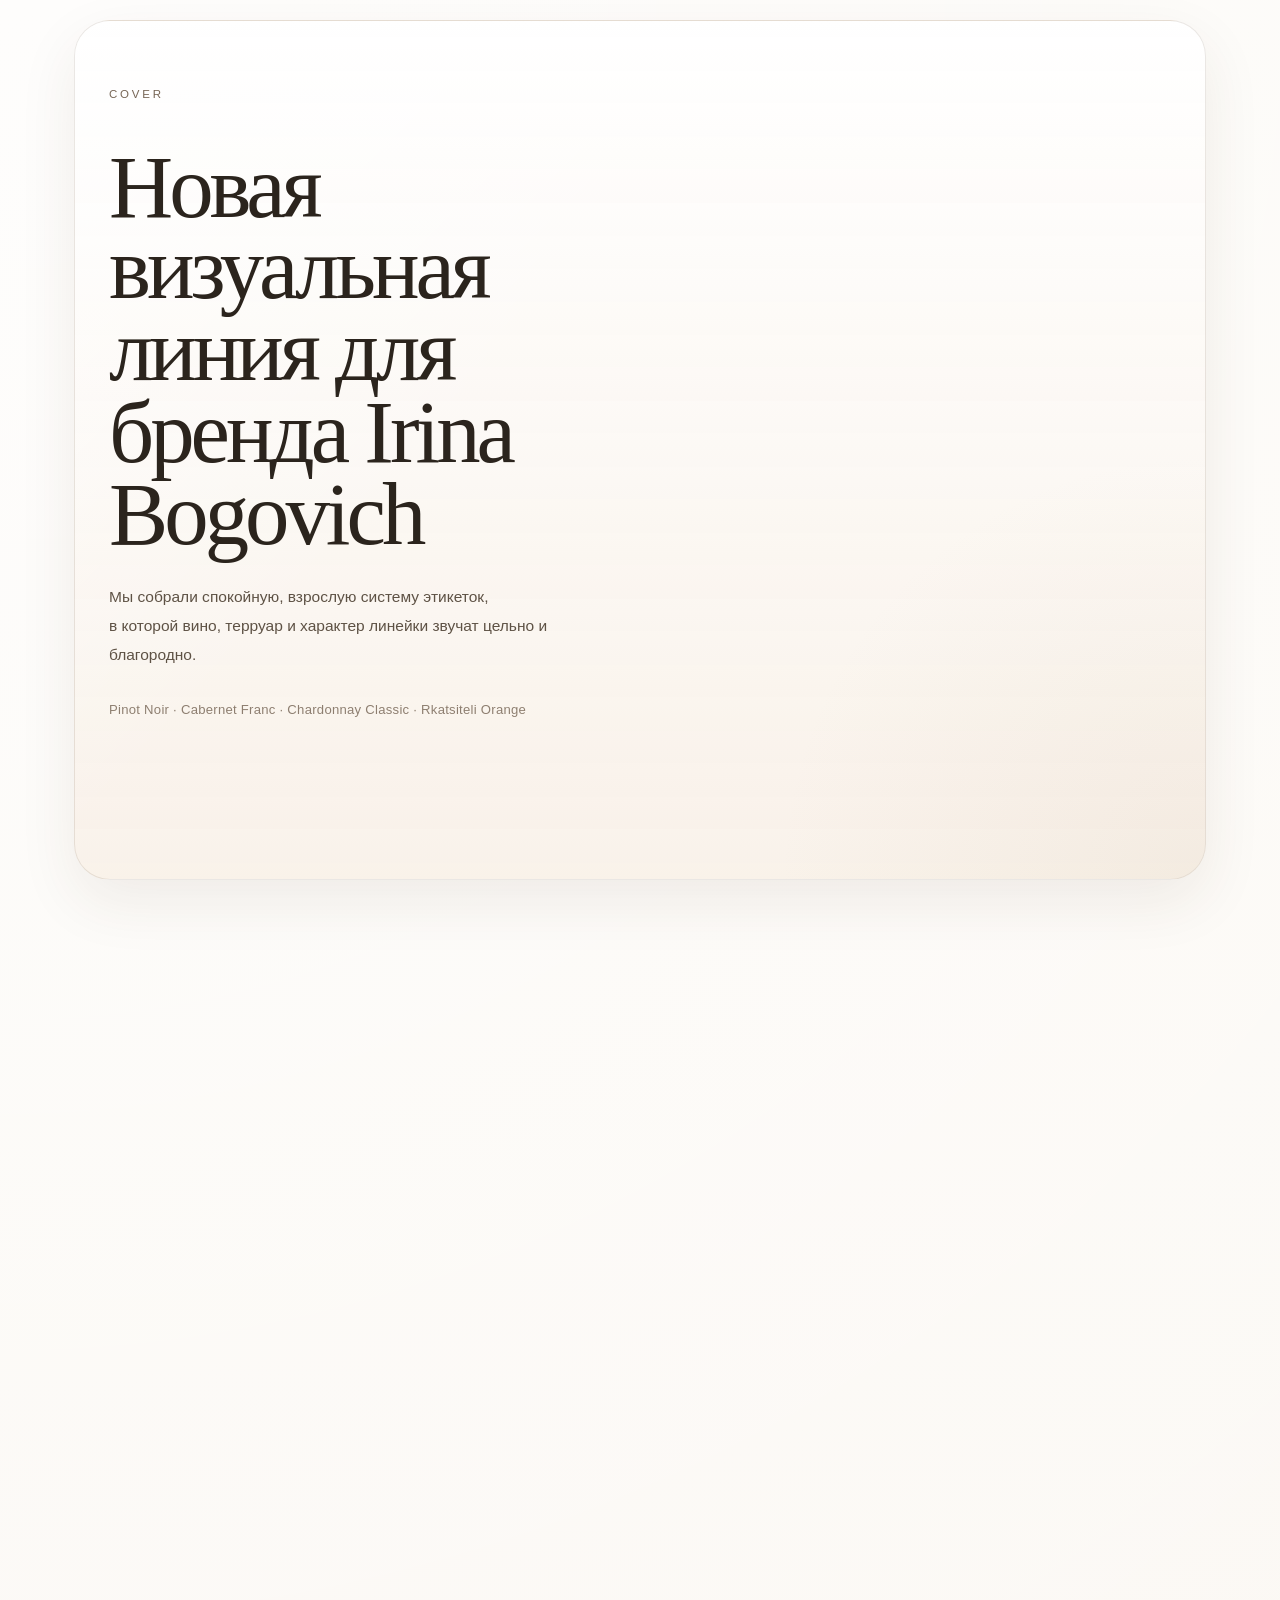
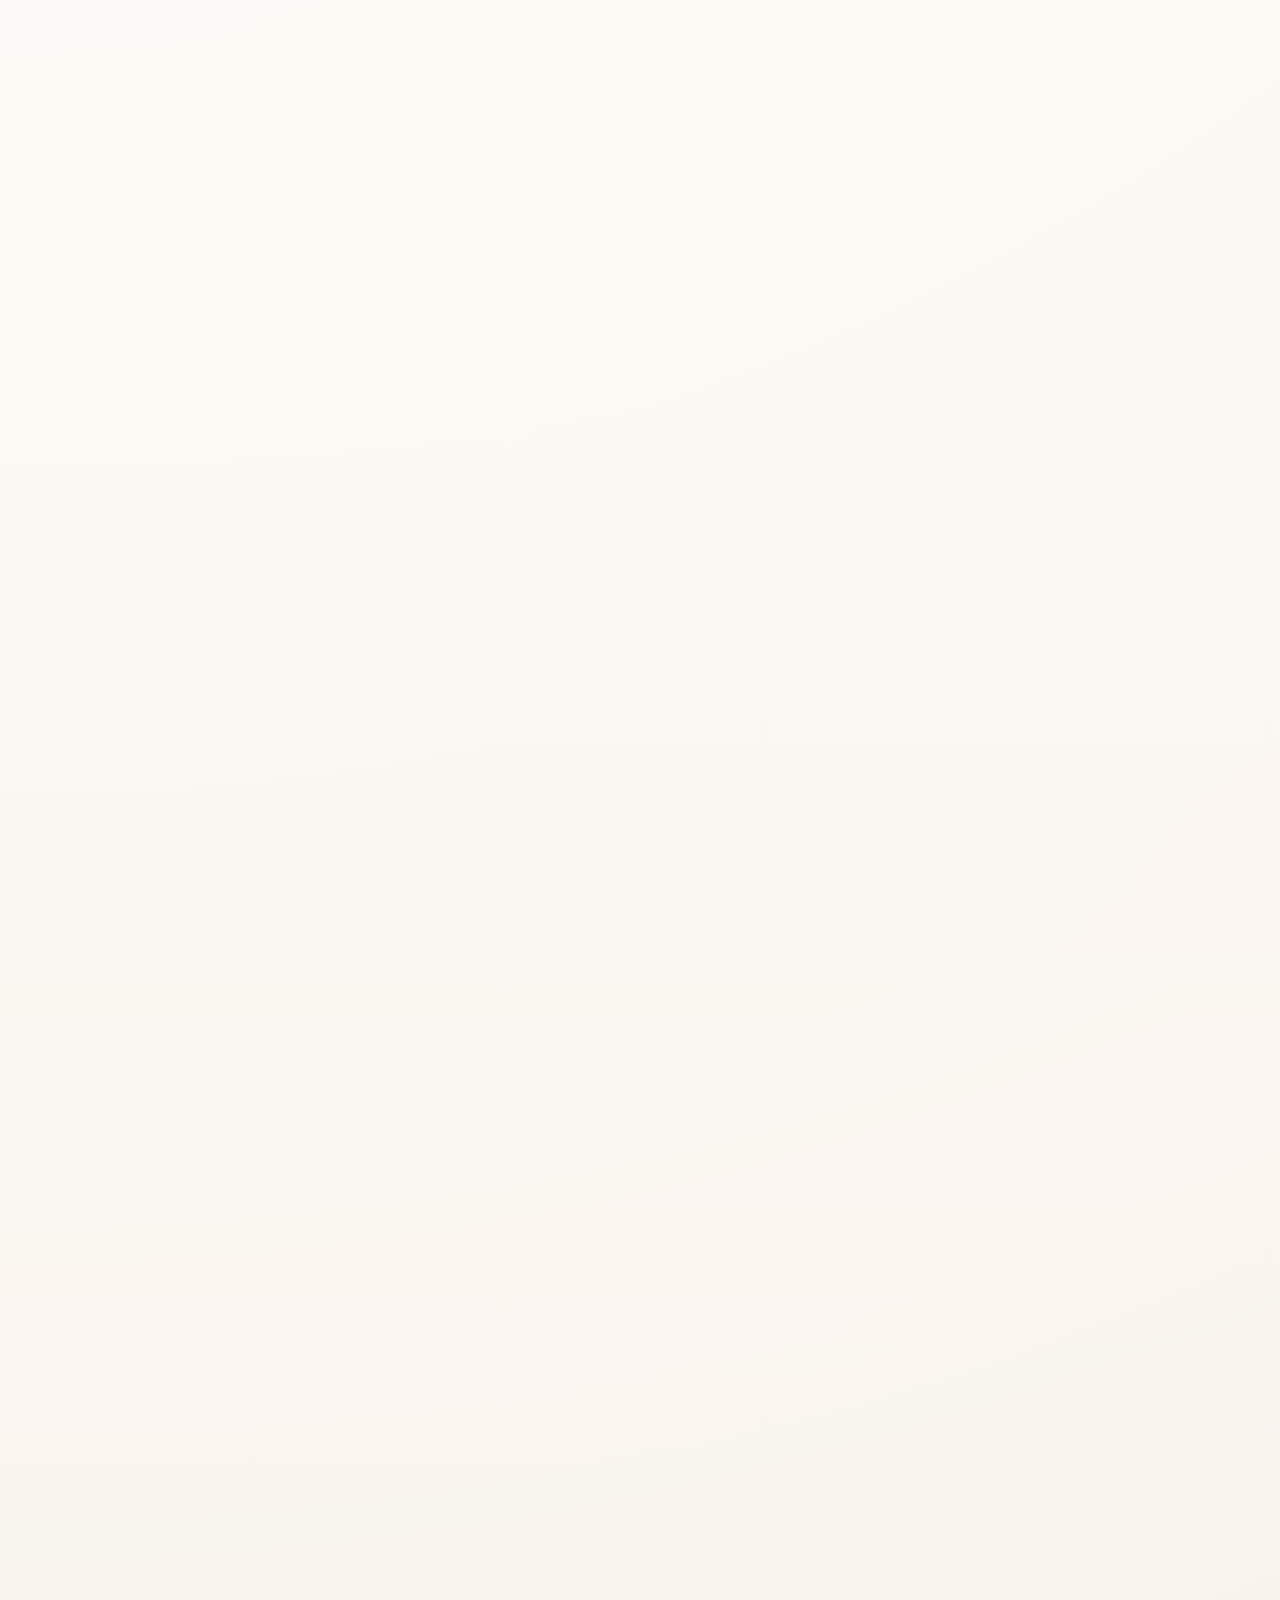
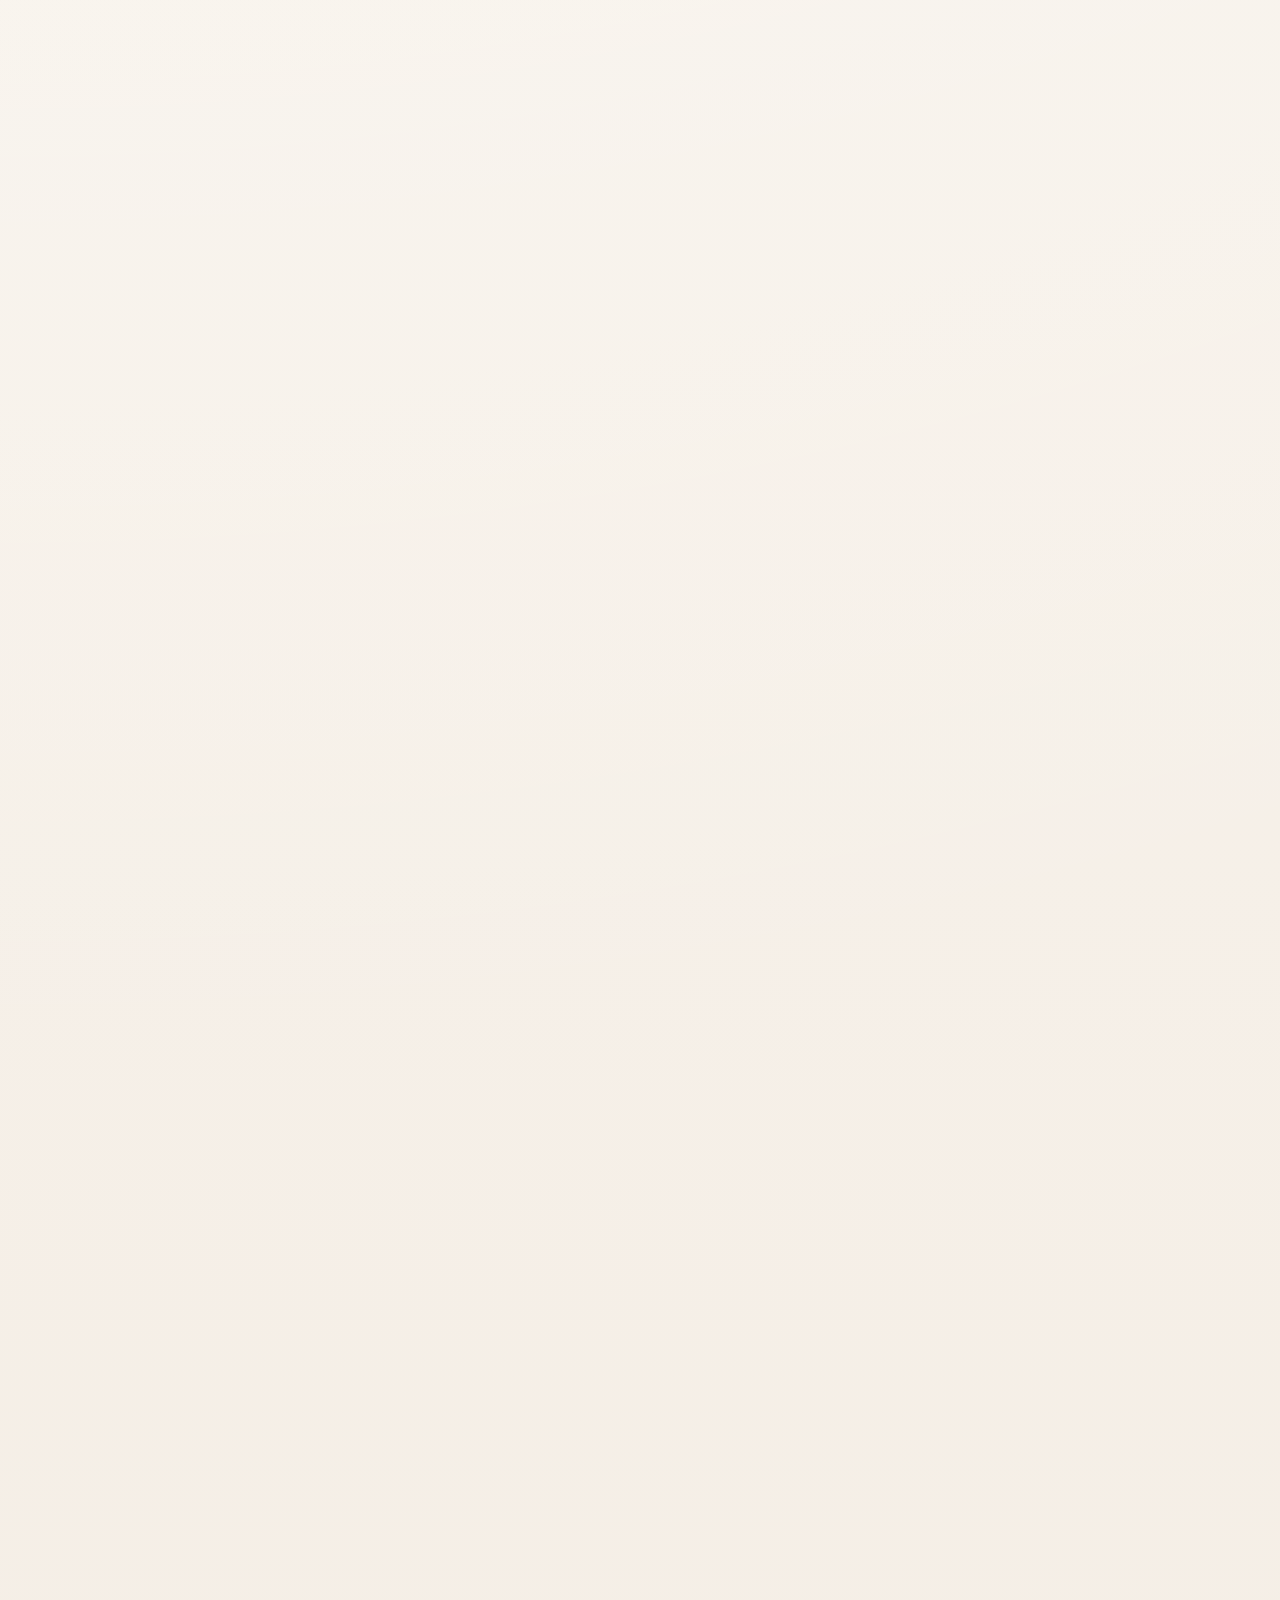
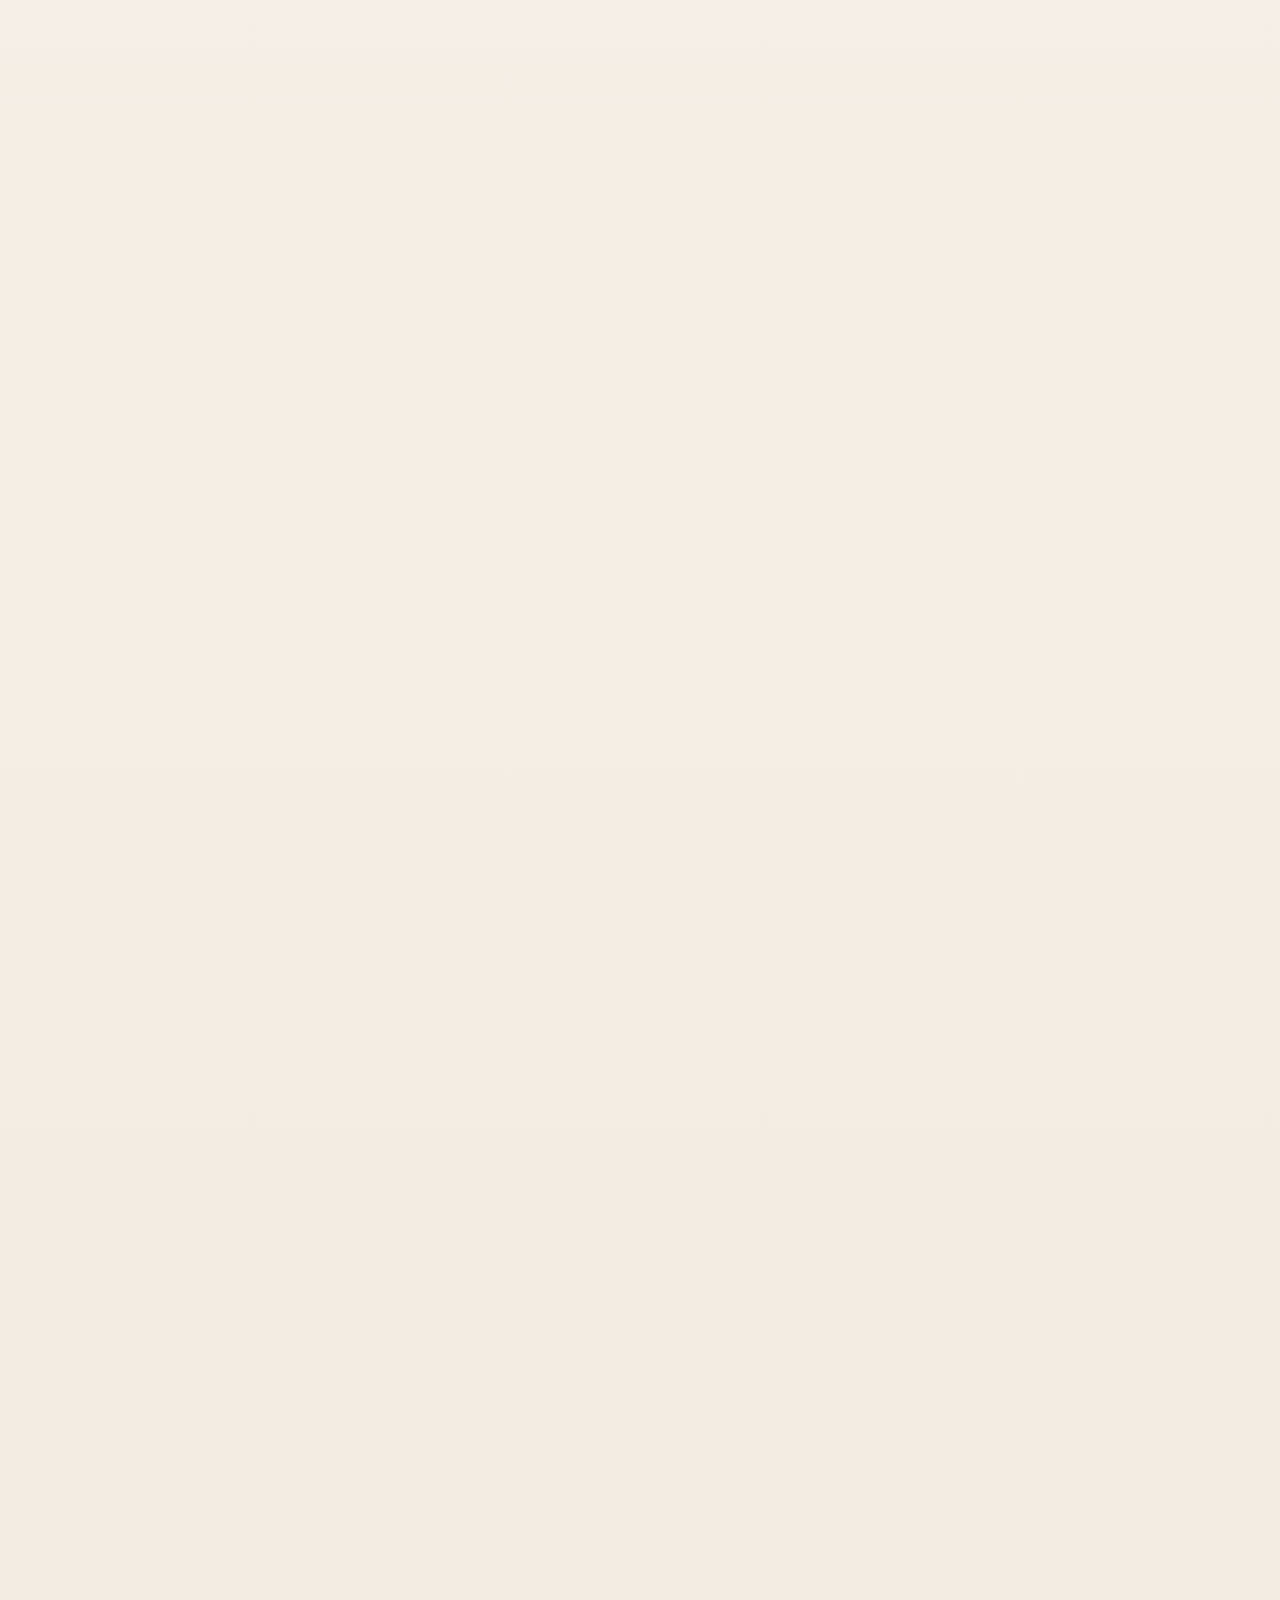
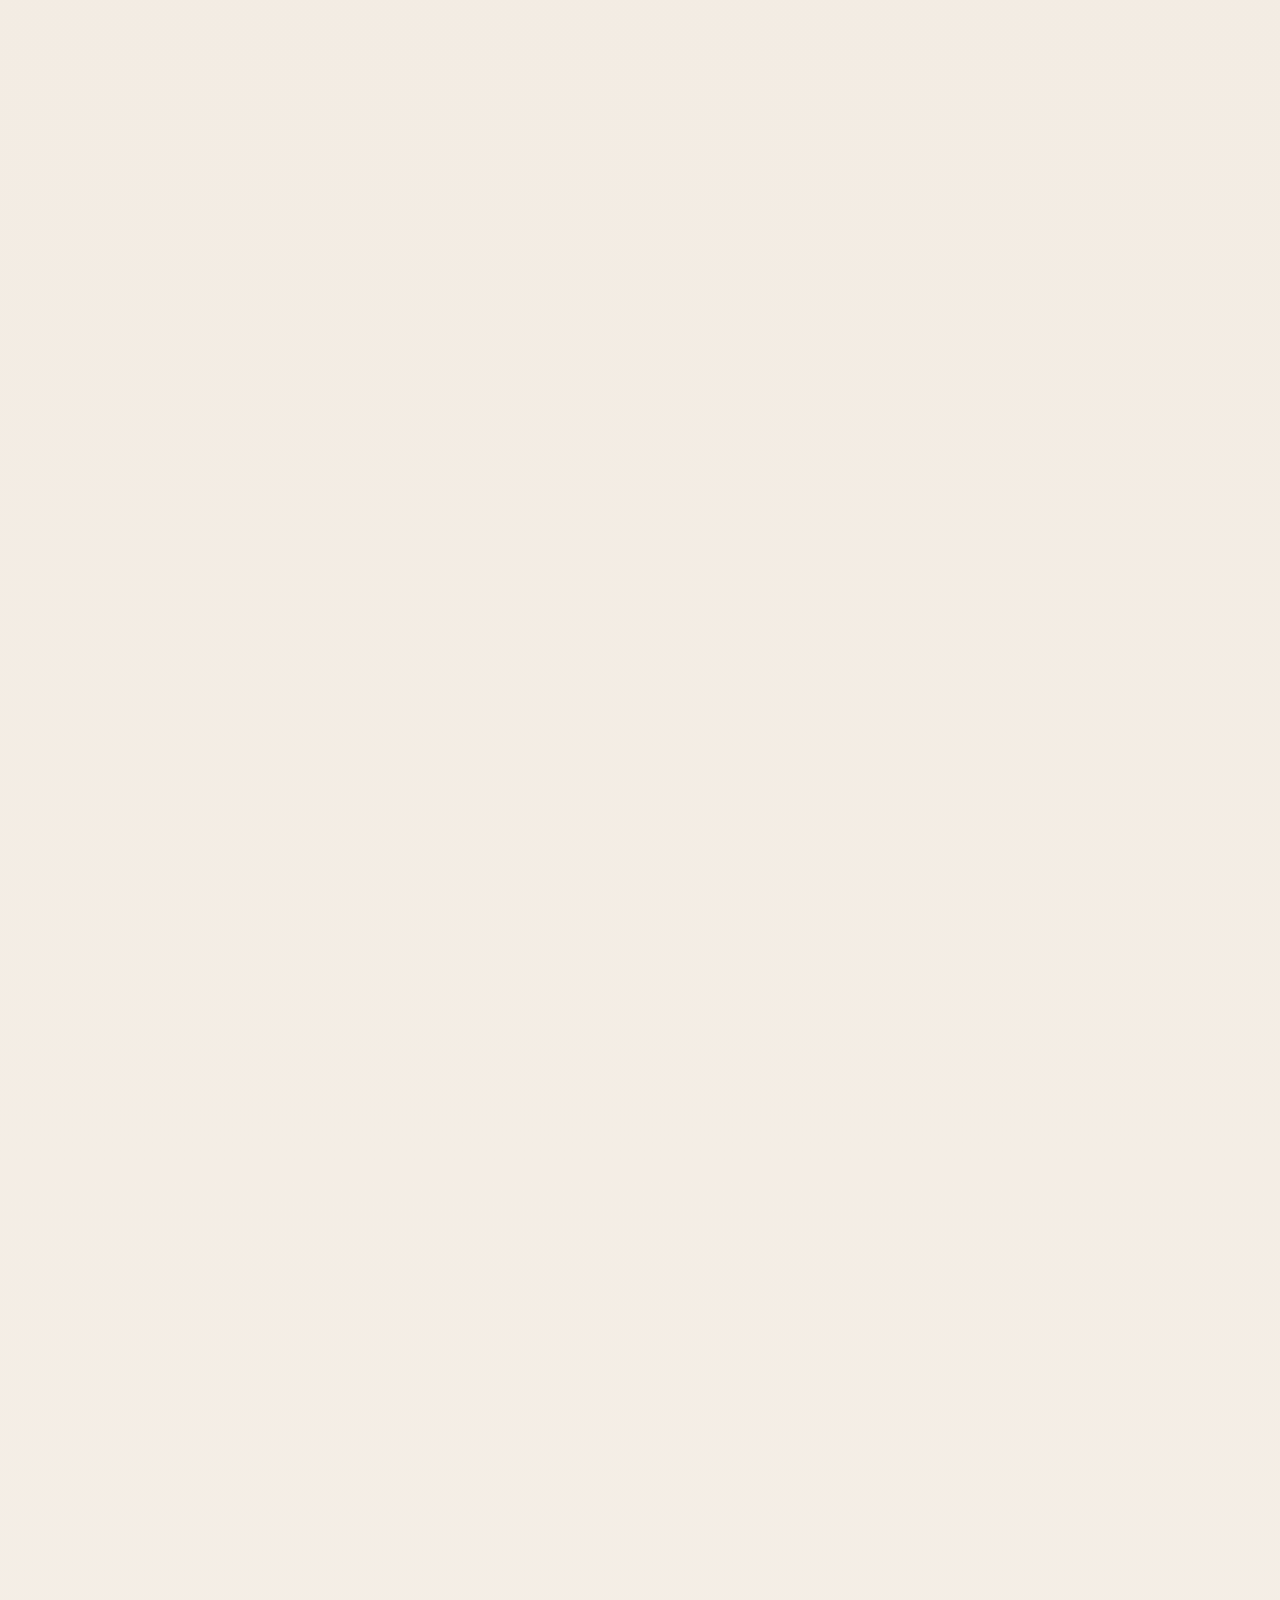
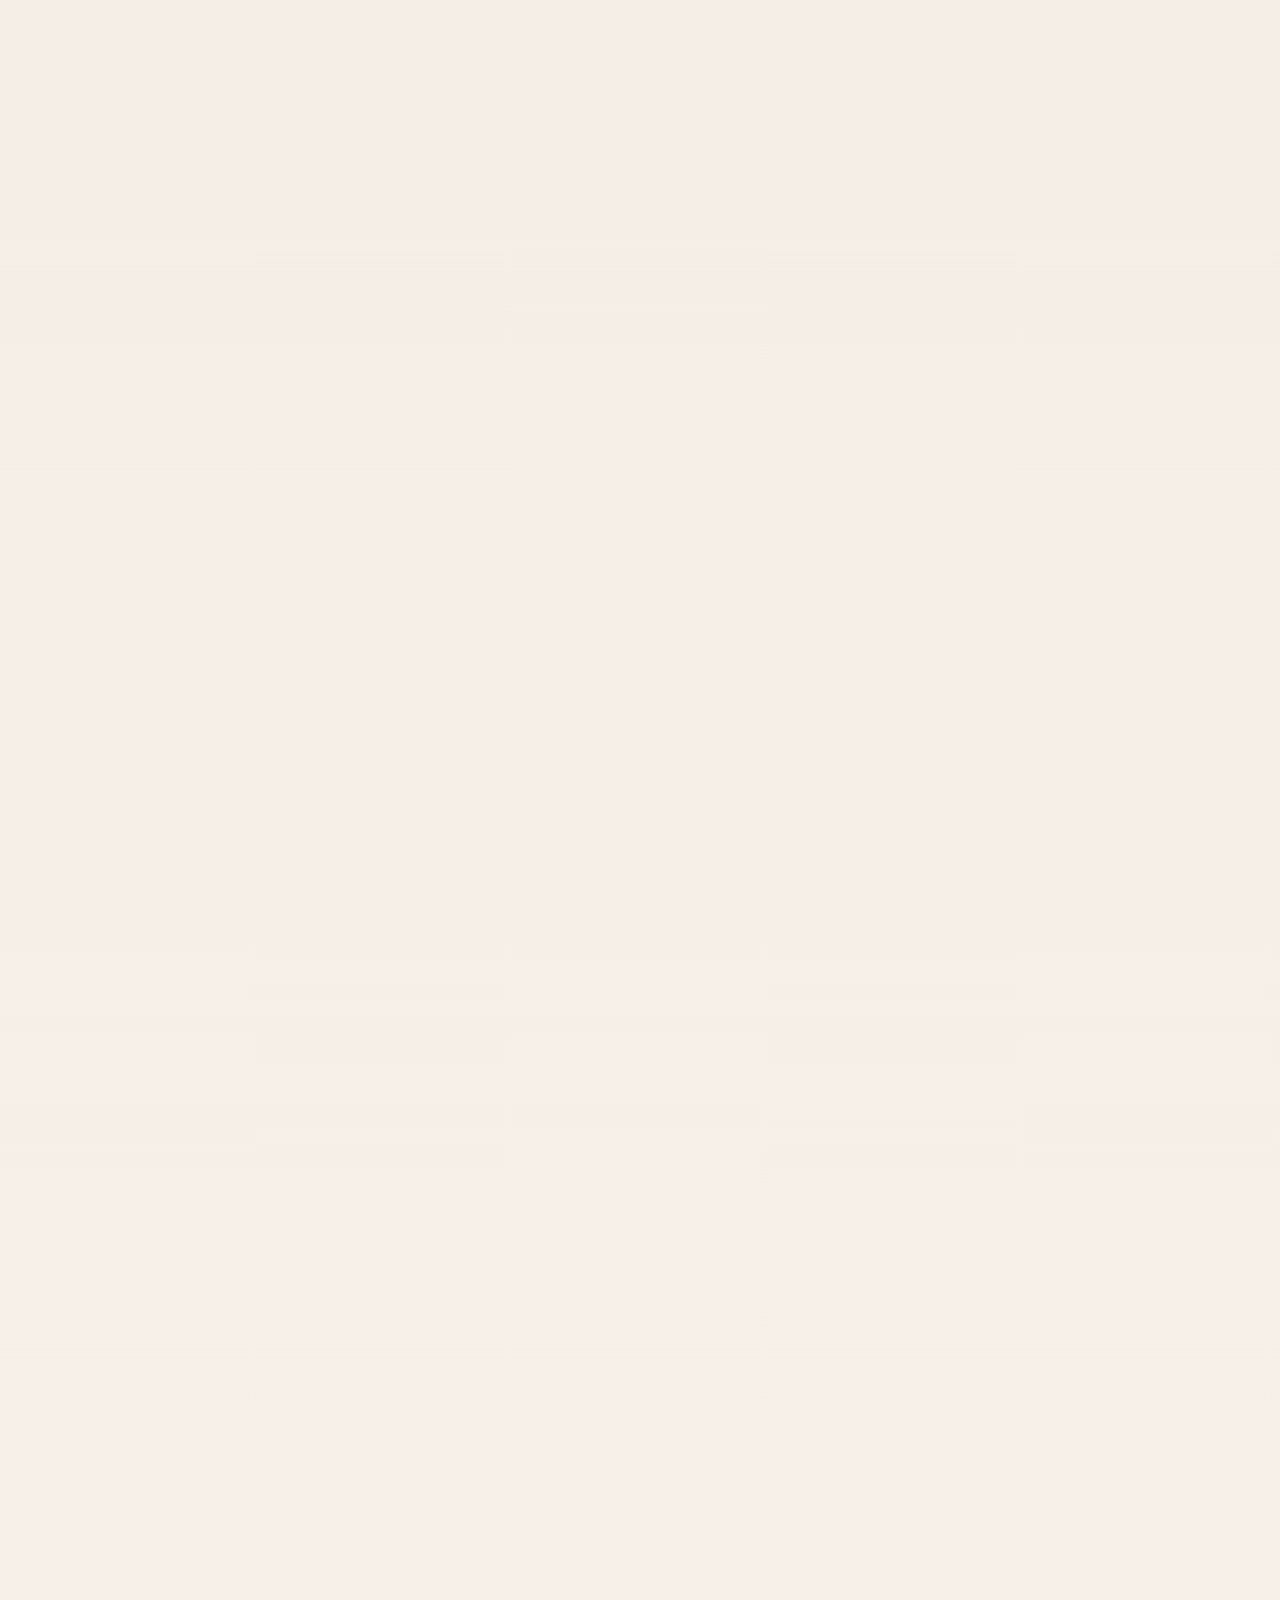
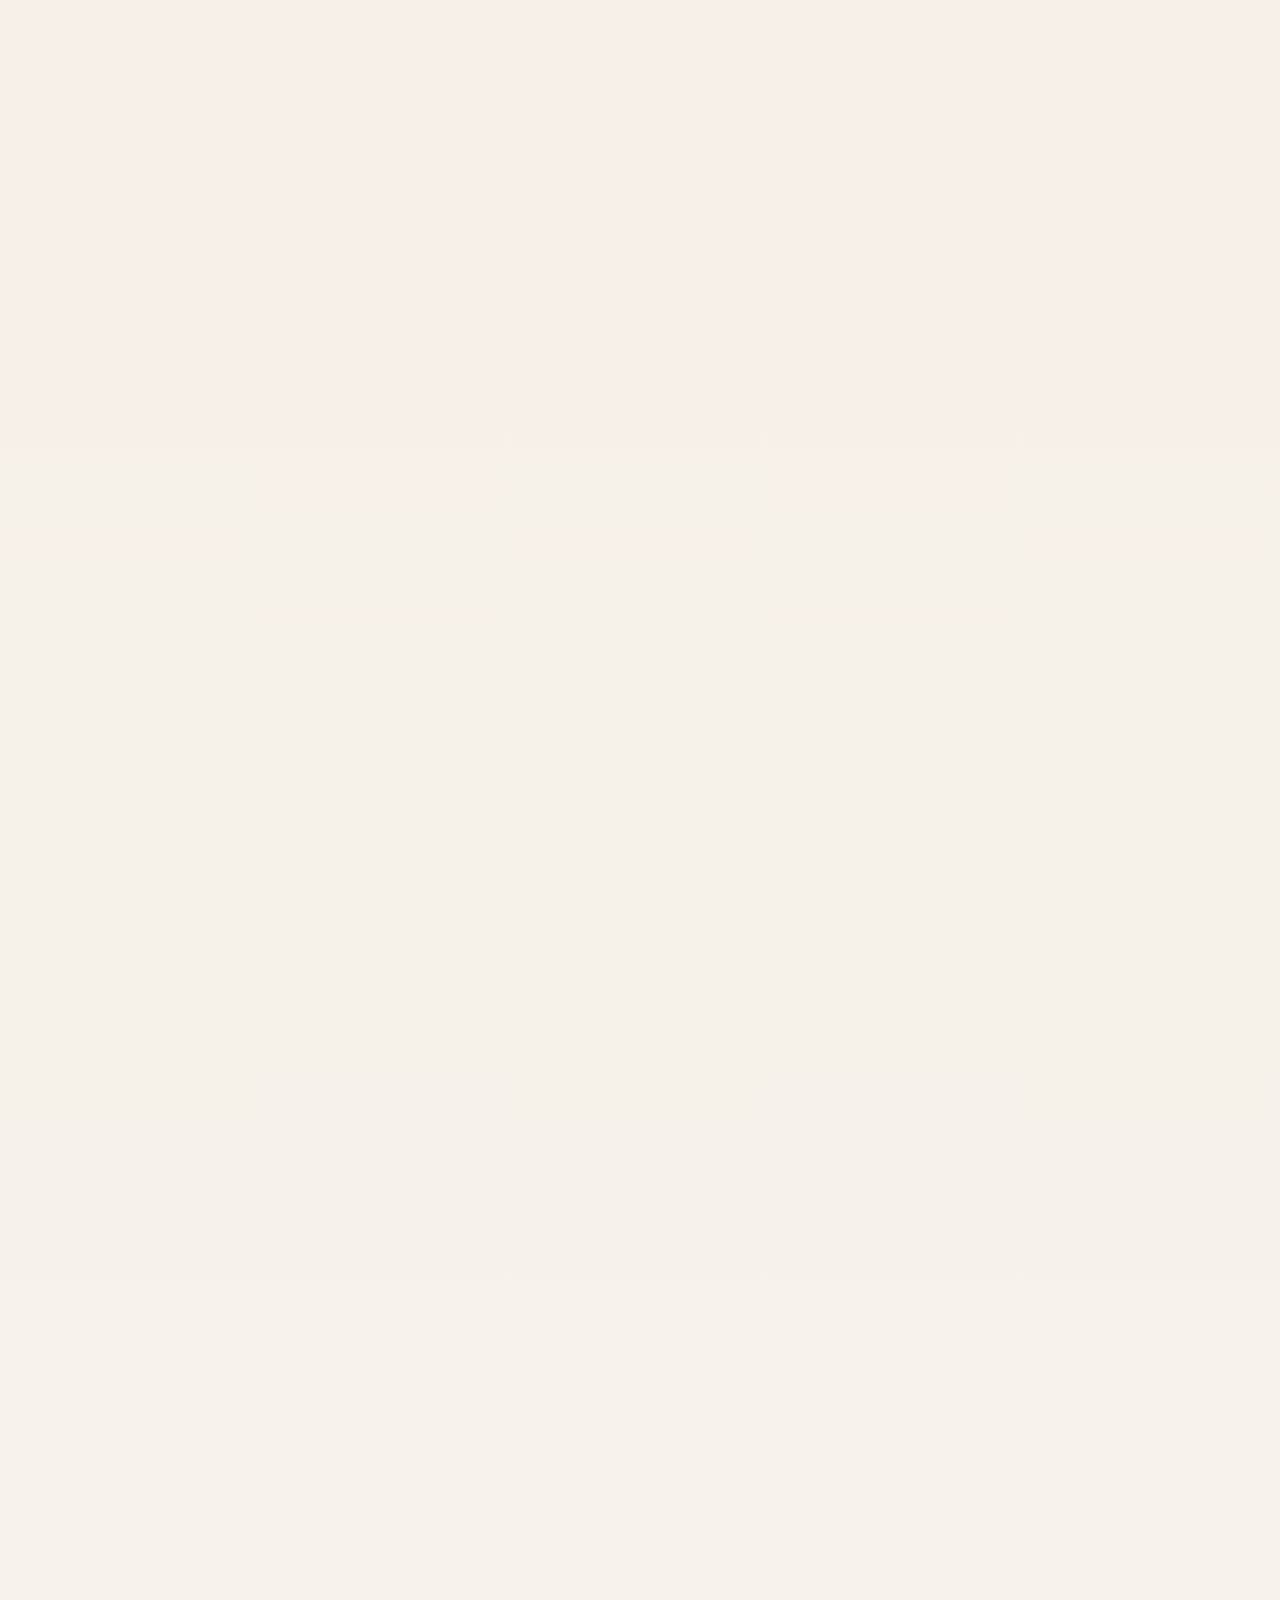
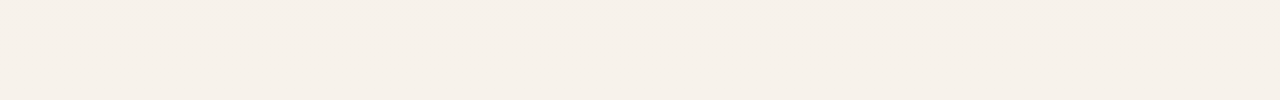
==== assets/labels/web/index.html @ 34383a01 "Add files via upload" ====
<!DOCTYPE html>
<html lang="ru">
  <head>
    <meta charset="UTF-8" />
    <meta
      name="viewport"
      content="width=device-width, initial-scale=1, viewport-fit=cover"
    />
    <title>Irina Bogovich</title>
    <link rel="stylesheet" href="styles.css?v=2" />
    <script src="script.js" defer></script>
  </head>
  <body>
    <main class="page-shell">
      <section class="section section-cover reveal is-visible">
        <div class="cover-copy">
          <p class="section-kicker">Cover</p>
          <h1>Новая визуальная линия для бренда Irina Bogovich</h1>
          <p class="cover-intro">
            Мы собрали спокойную, взрослую систему этикеток,<br />
            в которой вино, терруар и характер линейки звучат цельно и
            благородно.
          </p>
          <p class="cover-wines">
            Pinot Noir · Cabernet Franc · Chardonnay Classic · Rkatsiteli
            Orange
          </p>
        </div>
        <div class="cover-gallery" aria-label="Этикетки вин">
          <picture class="cover-hero-picture">
            <source
              media="(max-width: 740px)"
              srcset="assets/labels/web/cover-hero-mobile.png"
              type="image/png"
            />
            <img
              class="cover-hero-image"
              src="assets/labels/web/cover-hero-desktop.png"
              alt=""
              width="1518"
              height="1680"
              loading="eager"
              decoding="async"
              fetchpriority="high"
            />
          </picture>
        </div>
      </section>

      <section class="section reveal">
        <div class="section-copy">
          <p class="section-kicker">Brand fit</p>
          <h2>Почему этот язык точно ложится в бренд</h2>
          <p>
            Он не спорит с тем, что уже есть,<br />
            а делает подачу взрослее, чище и собраннее.
          </p>
        </div>
        <div class="point-list">
          <article class="point-card">
            <h3>Авторский характер</h3>
            <p>
              В центре — не декоративность, а живое ощущение вина и личный
              почерк.
            </p>
          </article>
          <article class="point-card">
            <h3>Кара-Тау и Севастополь</h3>
            <p>
              Здесь важно не только название сорта, но и место, воздух, склон и
              терруар.
            </p>
          </article>
          <article class="point-card">
            <h3>Тишина вместо шума</h3>
            <p>
              Эта серия работает через вкус, тактильность и спокойную
              уверенность.
            </p>
          </article>
          <article class="point-card">
            <h3>Развитие без ломки</h3>
            <p>
              Это не новый образ с нуля, а естественное продолжение бренда.
            </p>
          </article>
        </div>
      </section>

      <section class="section reveal">
        <div class="section-copy">
          <p class="section-kicker">System</p>
          <h2>Не набор этикеток. Новый язык линейки.</h2>
          <p>
            Здесь важна не одна удачная картинка,<br />
            а система, которую можно развивать дальше.
          </p>
        </div>
        <div class="point-list">
          <article class="point-card">
            <h3>Одна семья</h3>
            <p>Все вина читаются как части одной цельной линейки.</p>
          </article>
          <article class="point-card">
            <h3>Четыре характера</h3>
            <p>У каждого сорта свой ритм, своя пластика и своё настроение.</p>
          </article>
          <article class="point-card">
            <h3>Сдержанная премиальность</h3>
            <p>Без лишнего декора, без шума, без случайного эффекта.</p>
          </article>
          <article class="point-card">
            <h3>Готовность к развитию</h3>
            <p>Эту систему можно расширять: reserve, limited, special release.</p>
          </article>
        </div>
      </section>

      <section class="section wine-section reveal">
        <div class="section-copy">
          <p class="section-kicker">Pinot Noir</p>
          <h2>Pinot Noir</h2>
          <p>
            Мягкость, глубина и красивое спокойствие — главное настроение этой
            линии.
          </p>
        </div>
        <div class="wine-gallery">
          <article class="wine-card wine-card-main">
            <div class="wine-image-frame">
              <img
                src="assets/labels/web/pinot-main-web.png"
                alt="Pinot Noir — Главный вариант"
                width="1024"
                height="1536"
                loading="lazy"
                decoding="async"
                fetchpriority="low"
              />
            </div>
            <div class="wine-card-copy">
              <h3>Главный вариант</h3>
              <p>
                Не кричит, а притягивает.<br />
                Самый точный образ для благородного Pinot Noir.
              </p>
            </div>
          </article>
          <article class="wine-card">
            <div class="wine-image-frame">
              <img
                src="assets/labels/web/pinot-reserve-web.png"
                alt="Pinot Noir — Запасной / reserve"
                width="1024"
                height="1536"
                loading="lazy"
                decoding="async"
                fetchpriority="low"
              />
            </div>
            <div class="wine-card-copy">
              <h3>Reserve версия</h3>
              <p>
                Более статусная и выразительная версия —<br />
                для особой подачи или более коллекционного прочтения.
              </p>
            </div>
          </article>
          <article class="wine-card">
            <div class="wine-image-frame">
              <img
                src="assets/labels/web/pinot-extra-web.png"
                alt="Pinot Noir — Дополнительный"
                width="1024"
                height="1536"
                loading="lazy"
                decoding="async"
                fetchpriority="low"
              />
            </div>
            <div class="wine-card-copy">
              <h3>Дополнительный вариант</h3>
              <p>
                Тот же мягкий характер, но с чуть более заметным рельефом и
                движением земли.
              </p>
            </div>
          </article>
        </div>
      </section>

      <section class="section wine-section reveal">
        <div class="section-copy">
          <p class="section-kicker">Cabernet Franc</p>
          <h2>Cabernet Franc</h2>
          <p>Сила, структура и уверенность — без тяжёлой агрессии.</p>
        </div>
        <div class="wine-gallery">
          <article class="wine-card wine-card-main">
            <div class="wine-image-frame">
              <img
                src="assets/labels/web/cabernet-main-web.png"
                alt="Cabernet Franc — Главный вариант"
                width="1024"
                height="1536"
                loading="lazy"
                decoding="async"
                fetchpriority="low"
              />
            </div>
            <div class="wine-card-copy">
              <h3>Главный вариант</h3>
              <p>
                Собранный, серьёзный и сильный.<br />
                Лучше всего держит характер Cabernet Franc.
              </p>
            </div>
          </article>
          <article class="wine-card">
            <div class="wine-image-frame">
              <img
                src="assets/labels/web/cabernet-light-web.png"
                alt="Cabernet Franc — Запасной светлый"
                width="1024"
                height="1536"
                loading="lazy"
                decoding="async"
                fetchpriority="low"
              />
            </div>
            <div class="wine-card-copy">
              <h3>Светлая версия</h3>
              <p>
                Более интеллигентная подача: светлее, спокойнее, но всё ещё с
                характером.
              </p>
            </div>
          </article>
          <article class="wine-card">
            <div class="wine-image-frame">
              <img
                src="assets/labels/web/cabernet-dark-web.png"
                alt="Cabernet Franc — Запасной тёмный"
                width="1536"
                height="1024"
                loading="lazy"
                decoding="async"
                fetchpriority="low"
              />
            </div>
            <div class="wine-card-copy">
              <h3>Тёмная версия</h3>
              <p>
                Более контрастный и современный вариант —<br />
                когда нужен дополнительный визуальный акцент.
              </p>
            </div>
          </article>
        </div>
      </section>

      <section class="section wine-section reveal">
        <div class="section-copy">
          <p class="section-kicker">Chardonnay Classic</p>
          <h2>Chardonnay Classic</h2>
          <p>Свет, минерал и дорогая тишина — вместо декоративной красоты.</p>
        </div>
        <div class="wine-gallery">
          <article class="wine-card wine-card-main">
            <div class="wine-image-frame">
              <img
                src="assets/labels/web/chardonnay-main-web.png"
                alt="Chardonnay Classic — Главный вариант"
                width="1024"
                height="1536"
                loading="lazy"
                decoding="async"
                fetchpriority="low"
              />
            </div>
            <div class="wine-card-copy">
              <h3>Главный вариант</h3>
              <p>
                Чистый, светлый и очень точный ход.<br />
                Лучше всего раскрывает спокойный и благородный характер
                Chardonnay.
              </p>
            </div>
          </article>
          <article class="wine-card">
            <div class="wine-image-frame">
              <img
                src="assets/labels/web/chardonnay-alt-web.png"
                alt="Chardonnay Classic — Запасной"
                width="1024"
                height="1536"
                loading="lazy"
                decoding="async"
                fetchpriority="low"
              />
            </div>
            <div class="wine-card-copy">
              <h3>Мягкая версия</h3>
              <p>
                Более мягкая и воздушная версия —<br />
                с ощущением света, лёгкости и деликатной свежести.
              </p>
            </div>
          </article>
          <article class="wine-card">
            <div class="wine-image-frame">
              <img
                src="assets/labels/web/chardonnay-extra-web.png"
                alt="Chardonnay Classic — Дополнительный"
                width="1024"
                height="1536"
                loading="lazy"
                decoding="async"
                fetchpriority="low"
              />
            </div>
            <div class="wine-card-copy">
              <h3>Дополнительный вариант</h3>
              <p>
                Очень сдержанный вариант —<br />
                спокойный, чистый и аккуратный по настроению.
              </p>
            </div>
          </article>
        </div>
      </section>

      <section class="section wine-section reveal">
        <div class="section-copy">
          <p class="section-kicker">Rkatsiteli Orange</p>
          <h2>Rkatsiteli Orange</h2>
          <p>
            Тепло, сухость и природный янтарный характер — без лишней сладости в
            образе.
          </p>
        </div>
        <div class="wine-gallery">
          <article class="wine-card wine-card-main">
            <div class="wine-image-frame">
              <img
                src="assets/labels/web/orange-main-web.png"
                alt="Rkatsiteli Orange — Главный вариант"
                width="1024"
                height="1536"
                loading="lazy"
                decoding="async"
                fetchpriority="low"
              />
            </div>
            <div class="wine-card-copy">
              <h3>Главный вариант</h3>
              <p>
                Сильная янтарная жила сразу даёт нужное ощущение orange-вина:
                живого и сухого.
              </p>
            </div>
          </article>
          <article class="wine-card">
            <div class="wine-image-frame">
              <img
                src="assets/labels/web/orange-alt-web.png"
                alt="Rkatsiteli Orange — Запасной"
                width="1024"
                height="1536"
                loading="lazy"
                decoding="async"
                fetchpriority="low"
              />
            </div>
            <div class="wine-card-copy">
              <h3>Каменная версия</h3>
              <p>
                Более каменный и зрелый характер —<br />
                спокойная светлая база с породистой глубиной.
              </p>
            </div>
          </article>
          <article class="wine-card">
            <div class="wine-image-frame">
              <img
                src="assets/labels/web/orange-extra-web.png"
                alt="Rkatsiteli Orange — Дополнительный"
                width="1024"
                height="1536"
                loading="lazy"
                decoding="async"
                fetchpriority="low"
              />
            </div>
            <div class="wine-card-copy">
              <h3>Воздушная версия</h3>
              <p>
                Более мягкий и воздушный ход —<br />
                с янтарным движением и тёплым послевкусием.
              </p>
            </div>
          </article>
        </div>
      </section>

      <section class="section section-closing reveal">
        <div class="section-copy">
          <p class="section-kicker">Closing</p>
          <h2>Что даёт эта серия бренду</h2>
          <p>
            Это не просто новый визуальный ход.<br />
            Это более зрелая, цельная и продаваемая форма линейки.
          </p>
        </div>
        <div class="point-list">
          <article class="point-card">
            <h3>Цельность</h3>
            <p>У бренда появляется единый визуальный ритм.</p>
          </article>
          <article class="point-card">
            <h3>Гибкость</h3>
            <p>
              Есть главные и запасные решения — значит, можно выбирать без
              потери стиля.
            </p>
          </article>
          <article class="point-card">
            <h3>Рост</h3>
            <p>
              Эту систему уже можно показывать, обсуждать и развивать в
              продакшн.
            </p>
          </article>
          <article class="point-card point-card-strong">
            <h3>Главная мысль</h3>
            <p>Не новая картинка.<br />Новый язык линейки.</p>
          </article>
        </div>
      </section>
    </main>
  </body>
</html>
---- assets/labels/web/styles.css ----
:root {
  --bg: #f7f2eb;
  --bg-soft: rgba(255, 252, 248, 0.84);
  --surface: rgba(255, 255, 255, 0.7);
  --surface-strong: rgba(255, 255, 255, 0.88);
  --line: rgba(107, 89, 69, 0.14);
  --line-strong: rgba(107, 89, 69, 0.2);
  --text: #2b241d;
  --muted: #766555;
  --shadow: 0 22px 60px rgba(76, 55, 31, 0.08);
  --shadow-soft: 0 10px 30px rgba(76, 55, 31, 0.06);
  --radius: 28px;
  --radius-lg: 36px;
  --page-width: 1180px;
}

* {
  box-sizing: border-box;
}

html {
  scroll-behavior: smooth;
}

body {
  margin: 0;
  min-width: 320px;
  font-family: "Avenir Next", "Segoe UI", "Helvetica Neue", Arial, sans-serif;
  color: var(--text);
  background:
    radial-gradient(circle at top left, rgba(255, 255, 255, 0.8), transparent 38%),
    linear-gradient(180deg, #fbf7f1 0%, #f3ece3 56%, #f7f2eb 100%);
}

img {
  display: block;
  width: 100%;
  height: auto;
}

.page-shell {
  width: min(100%, var(--page-width));
  margin: 0 auto;
  padding: max(20px, env(safe-area-inset-top)) 16px max(40px, env(safe-area-inset-bottom));
}

.section {
  position: relative;
  margin-bottom: 18px;
  padding: 32px 20px;
  border: 1px solid var(--line);
  border-radius: var(--radius-lg);
  background:
    linear-gradient(180deg, rgba(255, 255, 255, 0.92), rgba(255, 250, 244, 0.82)),
    var(--bg-soft);
  box-shadow: var(--shadow);
  overflow: clip;
}

.section::before {
  content: "";
  position: absolute;
  inset: 0;
  background:
    linear-gradient(135deg, rgba(255, 255, 255, 0.52), transparent 42%),
    radial-gradient(circle at bottom right, rgba(209, 191, 166, 0.14), transparent 30%);
  pointer-events: none;
}

.section > * {
  position: relative;
  z-index: 1;
}

.section-cover {
  min-height: calc(100svh - 40px);
  display: grid;
  align-content: space-between;
  gap: 44px;
  padding-top: clamp(54px, 10svh, 88px);
  padding-bottom: 34px;
  background:
    linear-gradient(180deg, rgba(255, 255, 255, 0.96), rgba(248, 240, 231, 0.86)),
    var(--bg-soft);
}

.section-cover .cover-copy {
  display: grid;
  gap: 24px;
}

.cover-copy,
.section-copy {
  max-width: 42rem;
}

.section-copy h2 {
  max-width: none;
}

.section-kicker {
  margin: 0 0 14px;
  font-size: 0.72rem;
  letter-spacing: 0.24em;
  text-transform: uppercase;
  color: var(--muted);
}

h1,
h2,
h3 {
  margin: 0;
  font-family: "Iowan Old Style", "Baskerville", "Times New Roman", serif;
  font-weight: 500;
  letter-spacing: -0.03em;
}

h1 {
  font-size: clamp(2.65rem, 9.8vw, 5.55rem);
  line-height: 0.92;
  max-width: 10.8ch;
  letter-spacing: -0.045em;
}

h2 {
  font-size: clamp(2rem, 8vw, 4.1rem);
  line-height: 1;
  max-width: 12ch;
}

h3 {
  font-size: 1.45rem;
  line-height: 1.08;
}

p {
  margin: 0;
  font-size: 1rem;
  line-height: 1.72;
  color: var(--text);
}

.cover-copy p:not(.section-kicker),
.section-copy p:not(.section-kicker) {
  margin-top: 18px;
  max-width: 32rem;
}

.section-cover .cover-copy p:not(.section-kicker) {
  margin-top: 0;
}

.cover-intro {
  max-width: 27rem;
  font-size: 0.97rem;
  line-height: 1.86;
  color: #5e5245;
}

.cover-wines {
  color: var(--muted);
  max-width: 27rem;
  font-size: 0.82rem;
  line-height: 1.9;
  letter-spacing: 0.02em;
  opacity: 0.82;
}

.cover-gallery {
  position: relative;
  width: min(100%, 470px);
  aspect-ratio: 470 / 620;
  margin-top: 16px;
  justify-self: center;
}

.cover-hero-image {
  display: block;
  width: 100%;
  height: 100%;
  object-fit: cover;
}

.cover-hero-picture {
  display: block;
  width: 100%;
  height: 100%;
}

.cover-bottle {
  position: absolute;
  width: 38%;
  padding: 12px;
  border: 1px solid var(--line);
  border-radius: 26px;
  background: rgba(255, 255, 255, 0.84);
  box-shadow: 0 14px 34px rgba(76, 55, 31, 0.08);
  backdrop-filter: blur(14px);
}

.cover-bottle img,
.wine-image-frame img {
  border-radius: 18px;
}

.cover-bottle-left {
  top: 11%;
  left: 9%;
  transform: rotate(-5deg);
  z-index: 1;
}

.cover-bottle-right {
  top: 5%;
  right: 10%;
  transform: rotate(4deg);
  z-index: 1;
}

.cover-bottle-bottom-left {
  width: 52%;
  bottom: 14%;
  left: 24%;
  transform: rotate(-1deg);
  background: rgba(255, 255, 255, 0.9);
  box-shadow: 0 22px 48px rgba(76, 55, 31, 0.1);
  z-index: 3;
}

.cover-bottle-bottom-right {
  display: none;
}

.cover-bottle-left,
.cover-bottle-right {
  background: rgba(255, 255, 255, 0.78);
  box-shadow: 0 10px 24px rgba(76, 55, 31, 0.06);
}

.point-list,
.wine-gallery {
  display: grid;
  gap: 14px;
  margin-top: 28px;
}

.point-card,
.wine-card {
  border: 1px solid var(--line);
  border-radius: var(--radius);
  background: var(--surface);
  box-shadow: var(--shadow-soft);
  backdrop-filter: blur(12px);
}

.wine-card {
  background: rgba(255, 255, 255, 0.66);
  box-shadow: 0 8px 24px rgba(76, 55, 31, 0.05);
}

.wine-card:not(.wine-card-main) {
  border-color: rgba(107, 89, 69, 0.1);
  background: rgba(255, 255, 255, 0.58);
}

.wine-card-main {
  border-color: var(--line-strong);
  background: linear-gradient(180deg, rgba(255, 255, 255, 0.94), rgba(250, 244, 236, 0.92));
  box-shadow: 0 16px 42px rgba(76, 55, 31, 0.08);
}

.point-card {
  padding: 18px 18px 20px;
}

.point-card h3,
.wine-card-copy h3 {
  margin-bottom: 12px;
}

.point-card-strong {
  background: linear-gradient(180deg, #fffefb, #f9f1e7);
}

.section-closing {
  padding-top: 40px;
  padding-bottom: 36px;
  background:
    linear-gradient(180deg, rgba(255, 255, 255, 0.96), rgba(248, 240, 231, 0.92)),
    var(--bg-soft);
}

.section-closing .section-copy {
  margin: 0 auto;
  text-align: center;
}

.section-closing h2 {
  margin-left: auto;
  margin-right: auto;
  max-width: 10ch;
}

.section-closing .section-copy p:not(.section-kicker) {
  margin-left: auto;
  margin-right: auto;
  max-width: 31rem;
  color: #5e5245;
}

.section-closing .point-list {
  margin-top: 34px;
  gap: 14px;
}

.section-closing .point-card {
  padding: 21px 18px 23px;
  border-color: rgba(107, 89, 69, 0.13);
  background: linear-gradient(180deg, rgba(255, 255, 255, 0.88), rgba(250, 245, 238, 0.82));
  box-shadow: 0 12px 30px rgba(76, 55, 31, 0.06);
}

.section-closing .point-card-strong {
  border-color: var(--line-strong);
  background: linear-gradient(180deg, rgba(255, 255, 255, 0.99), rgba(248, 237, 223, 0.98));
  box-shadow: 0 22px 54px rgba(76, 55, 31, 0.1);
}

.section-closing .point-card-strong h3 {
  margin-bottom: 14px;
}

.section-closing .point-card-strong p {
  max-width: 10ch;
  font-family: "Iowan Old Style", "Baskerville", "Times New Roman", serif;
  font-size: clamp(1.8rem, 7vw, 2.9rem);
  line-height: 1.02;
  letter-spacing: -0.045em;
}

.wine-image-frame {
  padding: 14px 14px 0;
}

.wine-card-copy {
  padding: 20px 18px 22px;
}

.wine-card:not(.wine-card-main) .wine-image-frame {
  padding: 13px 13px 0;
}

.wine-card:not(.wine-card-main) .wine-card-copy {
  padding-top: 18px;
}

.wine-card-main .wine-card-copy {
  padding-top: 24px;
}

.wine-card-main .wine-card-copy h3 {
  font-size: 1.62rem;
}

.wine-card:not(.wine-card-main) .wine-card-copy h3 {
  font-size: 1.34rem;
}

.reveal {
  opacity: 0;
  transform: translateY(28px);
  transition:
    opacity 0.8s ease,
    transform 0.8s ease;
  transition-delay: 0.06s;
}

.reveal.is-visible {
  opacity: 1;
  transform: translateY(0);
}

@media (max-width: 739px) {
  .section-cover,
  .point-list,
  .wine-gallery {
    grid-template-columns: minmax(0, 1fr);
  }

  .cover-copy,
  .section-copy,
  .point-card,
  .wine-card-copy {
    width: 100%;
    max-width: none;
    min-width: 0;
  }

  h1,
  h2,
  .section-closing h2 {
    max-width: none;
    text-wrap: wrap;
  }

  h3,
  p {
    text-wrap: wrap;
    white-space: normal;
    word-break: normal;
    overflow-wrap: normal;
  }

  .cover-copy p:not(.section-kicker),
  .section-copy p:not(.section-kicker),
  .cover-intro,
  .cover-wines,
  .section-closing .section-copy p:not(.section-kicker),
  .section-closing .point-card-strong p {
    max-width: none;
  }

  .cover-intro {
    line-height: 1.72;
  }

  .cover-intro br,
  .section-copy p br,
  .wine-card-copy p br,
  .section-closing p br {
    display: none;
  }

  .section-cover .cover-gallery {
    width: min(100%, 410px);
    aspect-ratio: 990 / 1260;
    margin-left: auto;
    margin-right: auto;
  }

  .section-cover .cover-hero-image {
    object-position: 50% 50%;
  }
}

@media (min-width: 740px) {
  .page-shell {
    padding-left: 24px;
    padding-right: 24px;
  }

  .section {
    margin-bottom: 22px;
    padding: 42px 34px;
  }

  .section-cover {
    padding-top: 64px;
    padding-bottom: 42px;
  }

  .section-cover .cover-copy {
    gap: 28px;
  }

  .point-list {
    grid-template-columns: repeat(2, minmax(0, 1fr));
  }

  .wine-gallery {
    grid-template-columns: repeat(2, minmax(0, 1fr));
    align-items: start;
  }

  .wine-card-main {
    grid-column: 1 / -1;
    display: grid;
    grid-template-columns: minmax(0, 1.05fr) minmax(0, 0.95fr);
    align-items: center;
  }

  .wine-card-main .wine-image-frame {
    padding: 18px;
  }

  .wine-card-main .wine-card-copy {
    padding: 28px 28px 28px 12px;
  }

  .cover-gallery {
    width: min(100%, 560px);
    aspect-ratio: 560 / 620;
    margin-top: 22px;
  }

  .cover-bottle {
    width: 29%;
    padding: 13px;
  }

  .cover-bottle-left {
    top: 12%;
    left: 14%;
  }

  .cover-bottle-right {
    top: 5%;
    right: 15%;
  }

  .cover-bottle-bottom-left {
    width: 40%;
    left: 31%;
    bottom: 14%;
  }

  .section-closing {
    padding-top: 48px;
    padding-bottom: 44px;
  }

  .section-closing .point-card-strong {
    grid-column: 1 / -1;
    padding: 26px 24px 28px;
  }
}

@media (min-width: 900px) {
  .section-cover {
    grid-template-columns: minmax(0, 1.05fr) minmax(320px, 0.95fr);
    align-items: end;
    gap: clamp(42px, 7vw, 92px);
  }

  .section-cover .cover-gallery {
    justify-self: center;
  }
}

@media (prefers-reduced-motion: reduce) {
  html {
    scroll-behavior: auto;
  }

  .reveal {
    opacity: 1;
    transform: none;
    transition: none;
  }
}
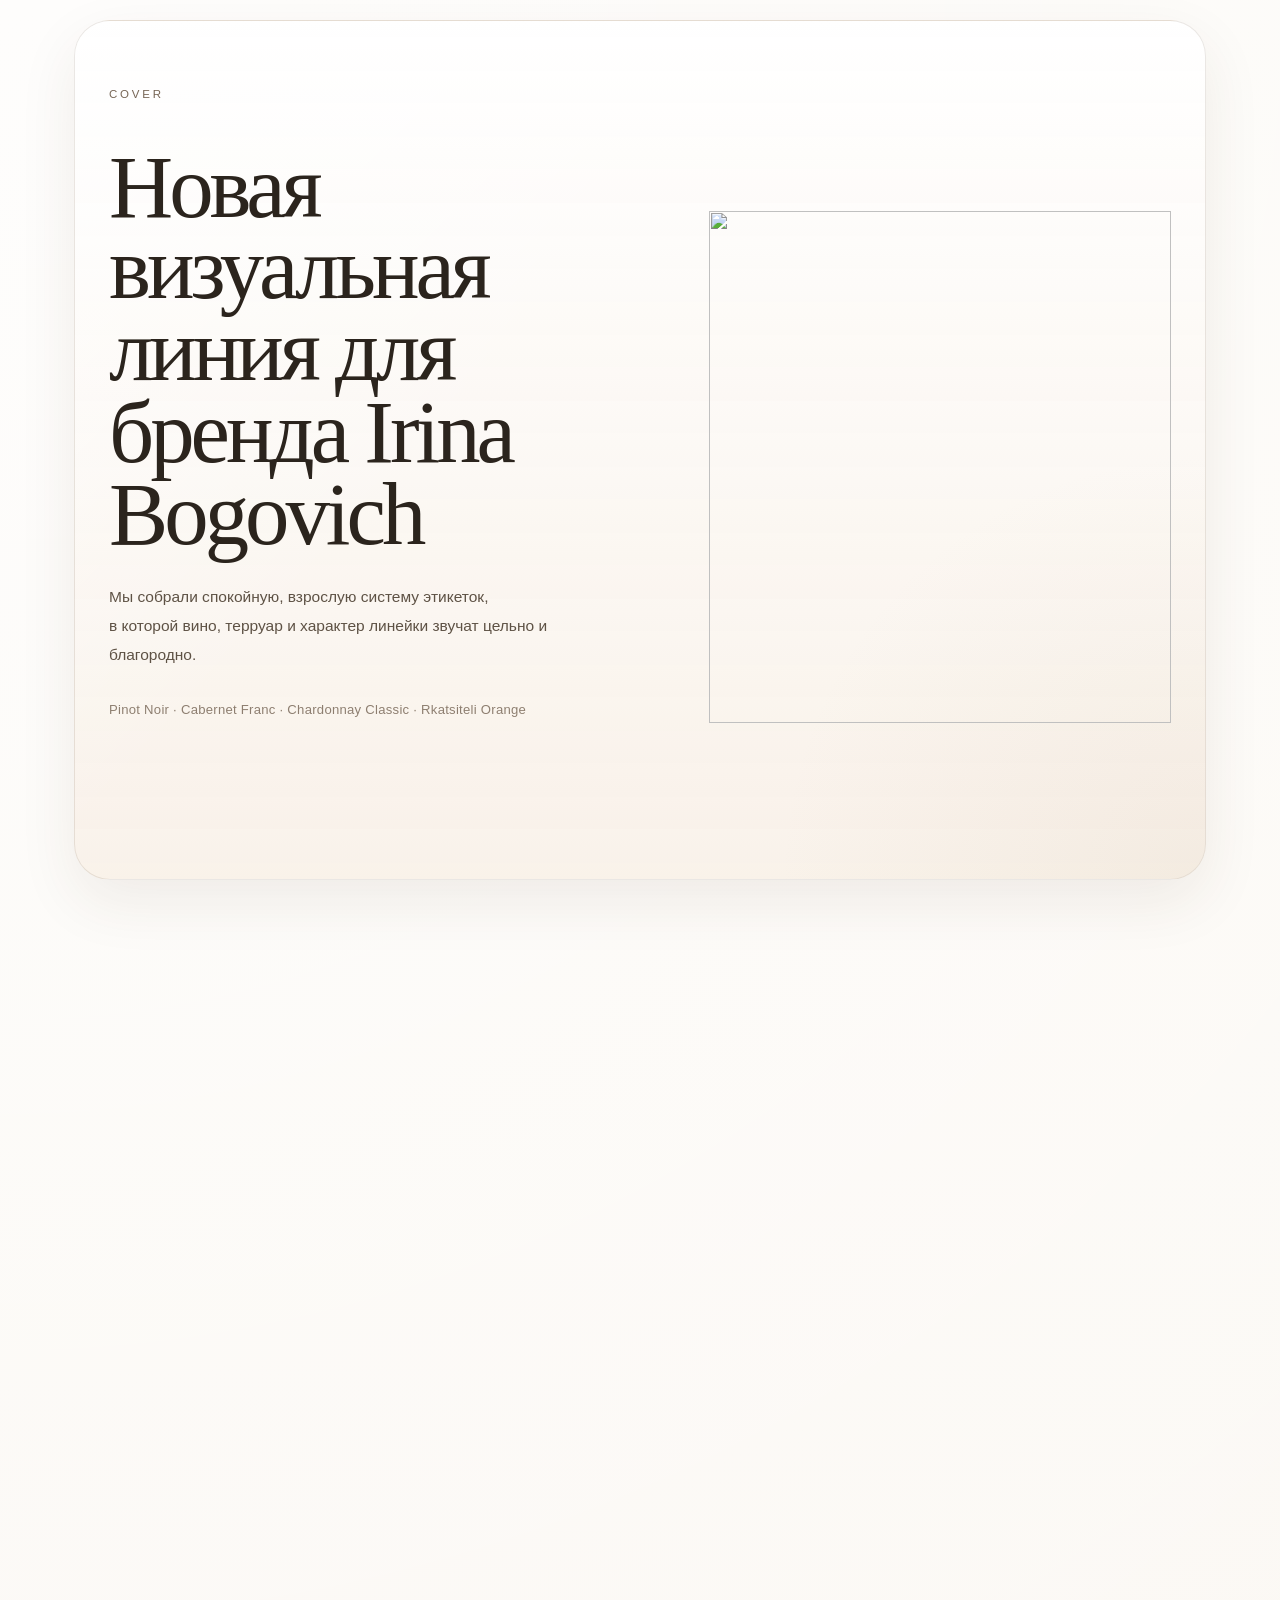
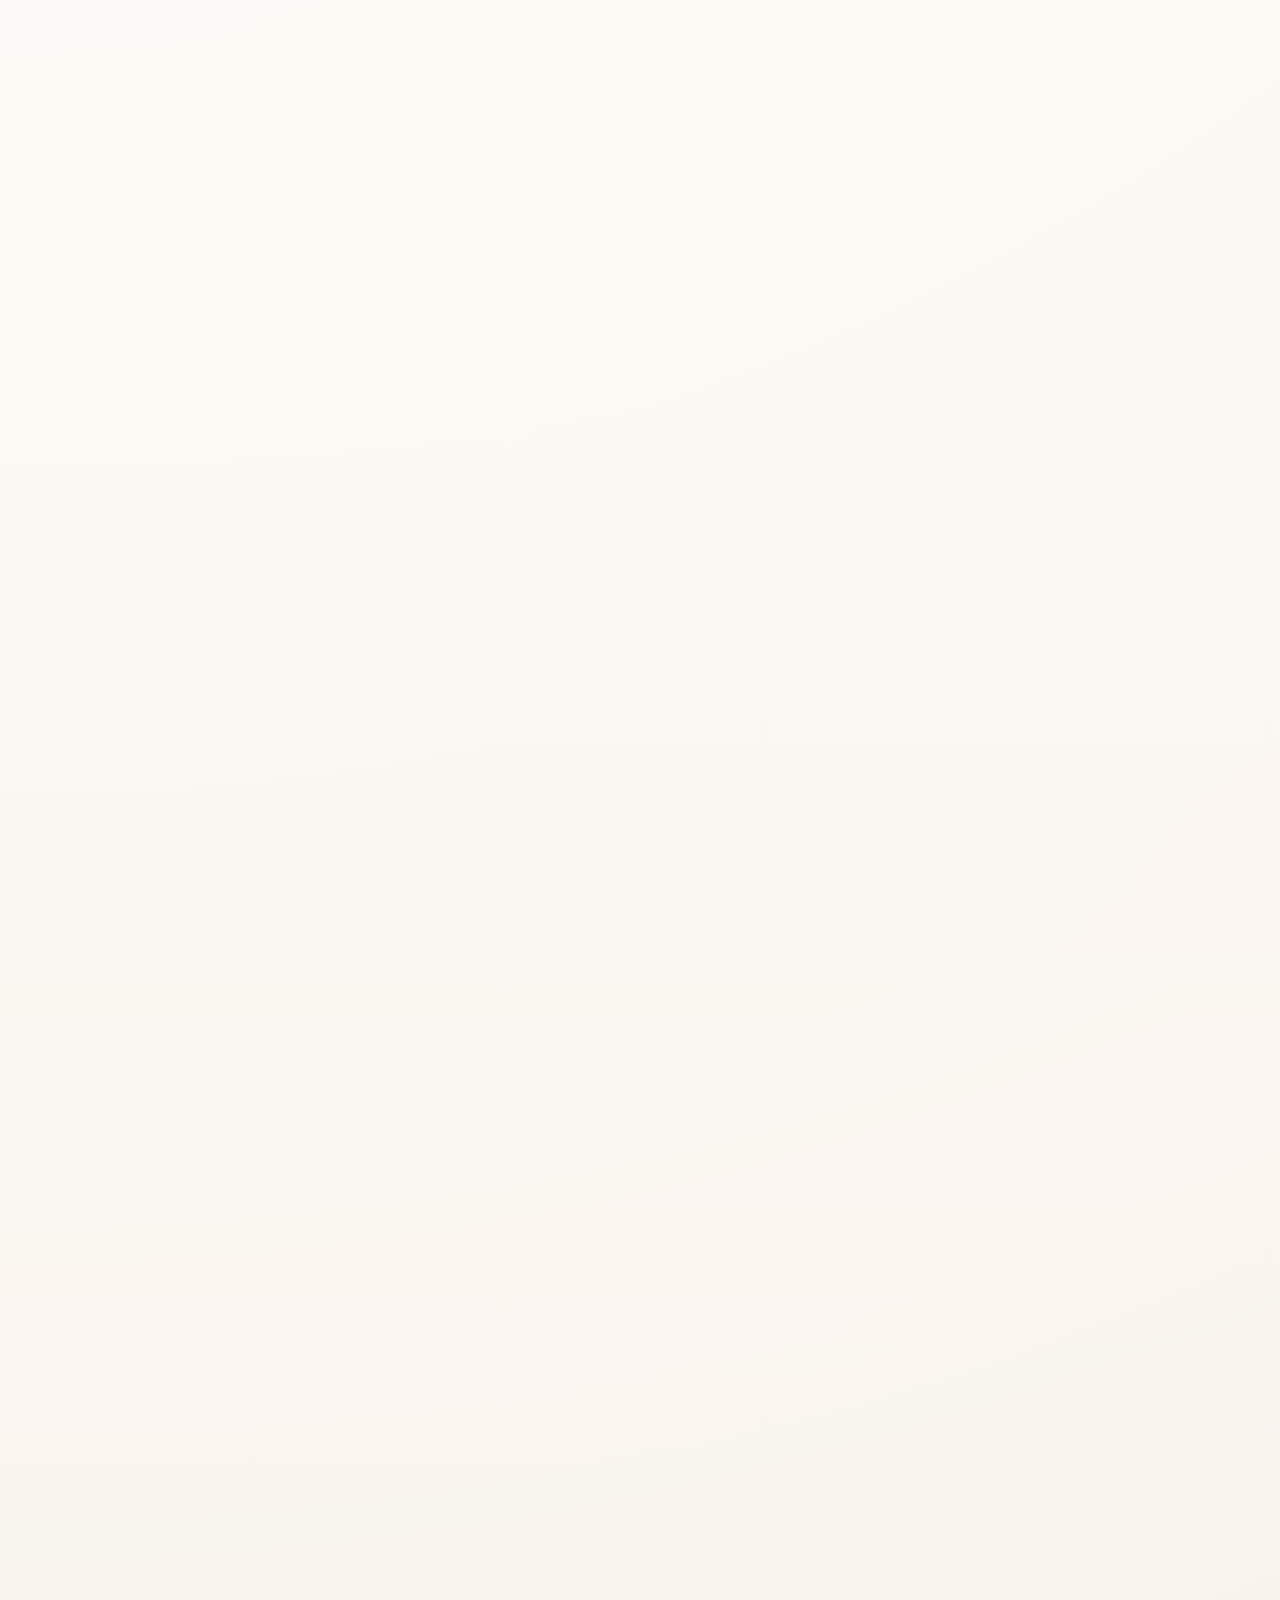
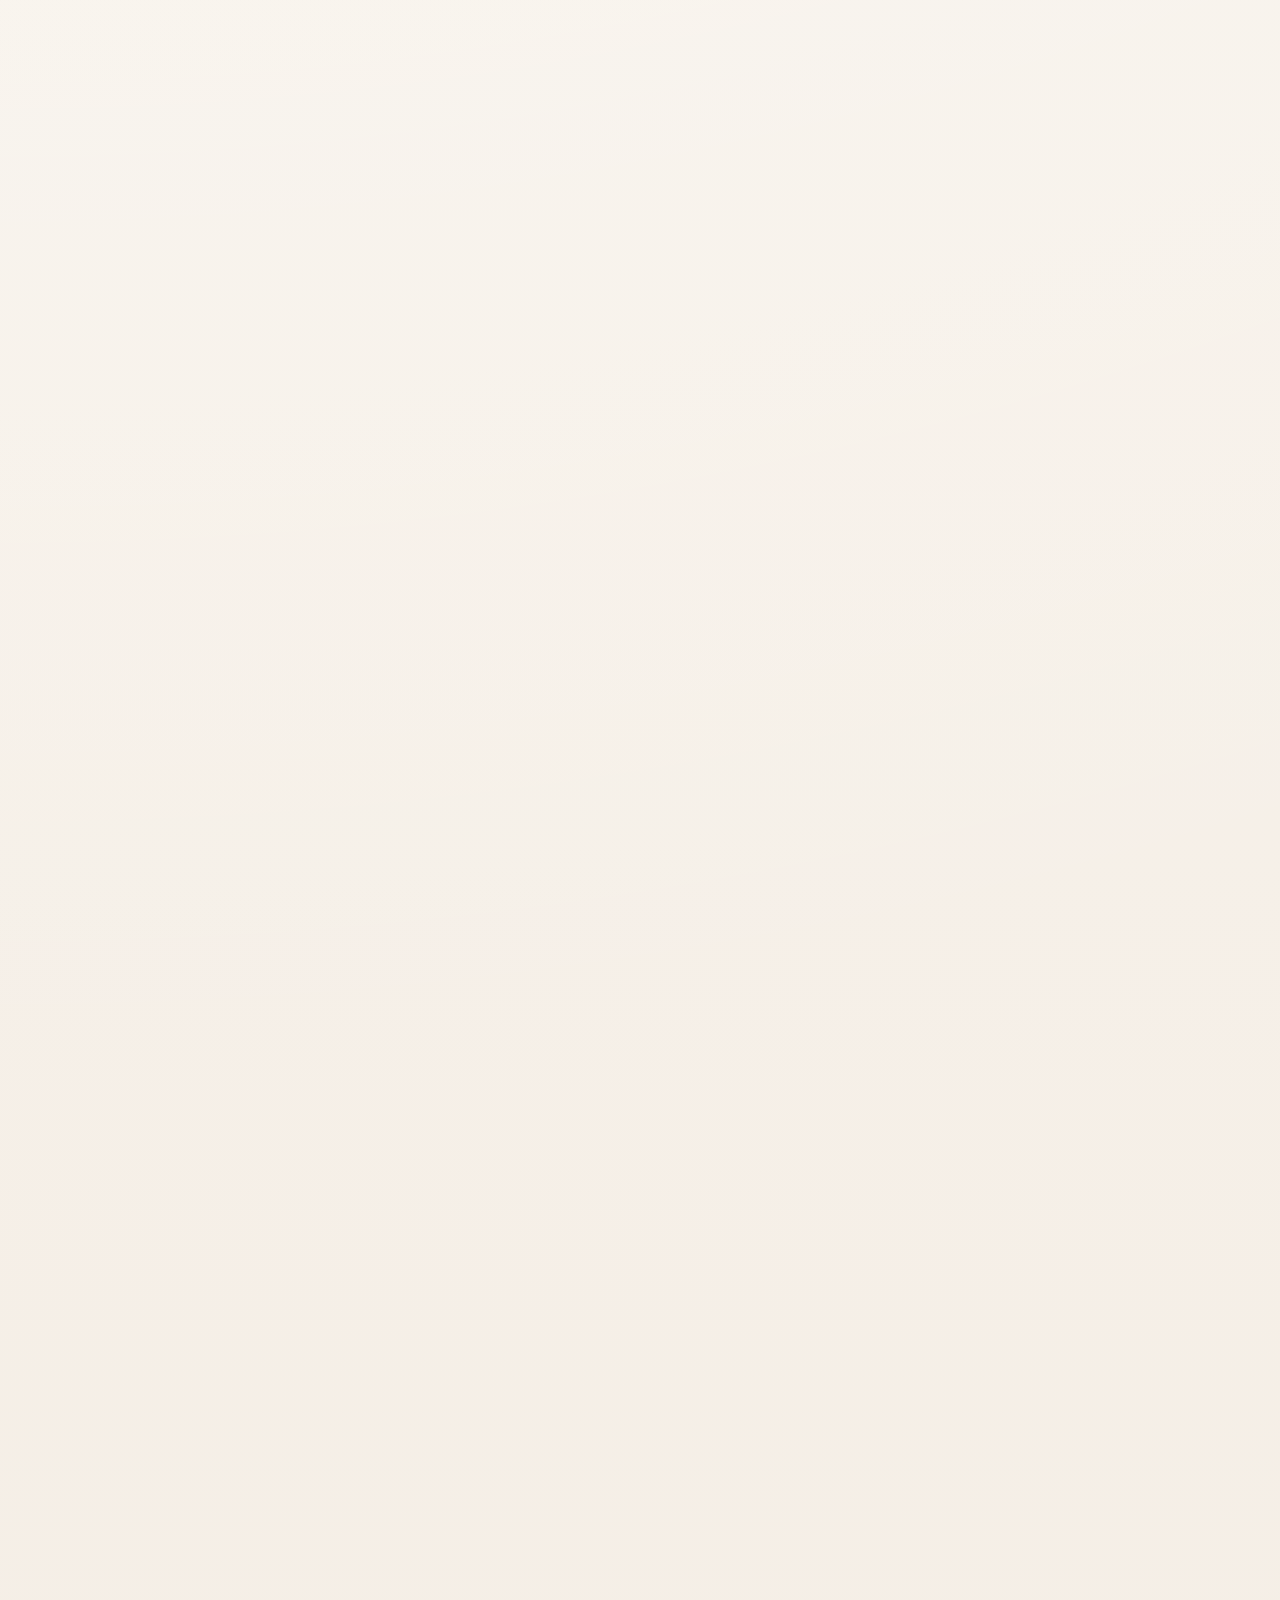
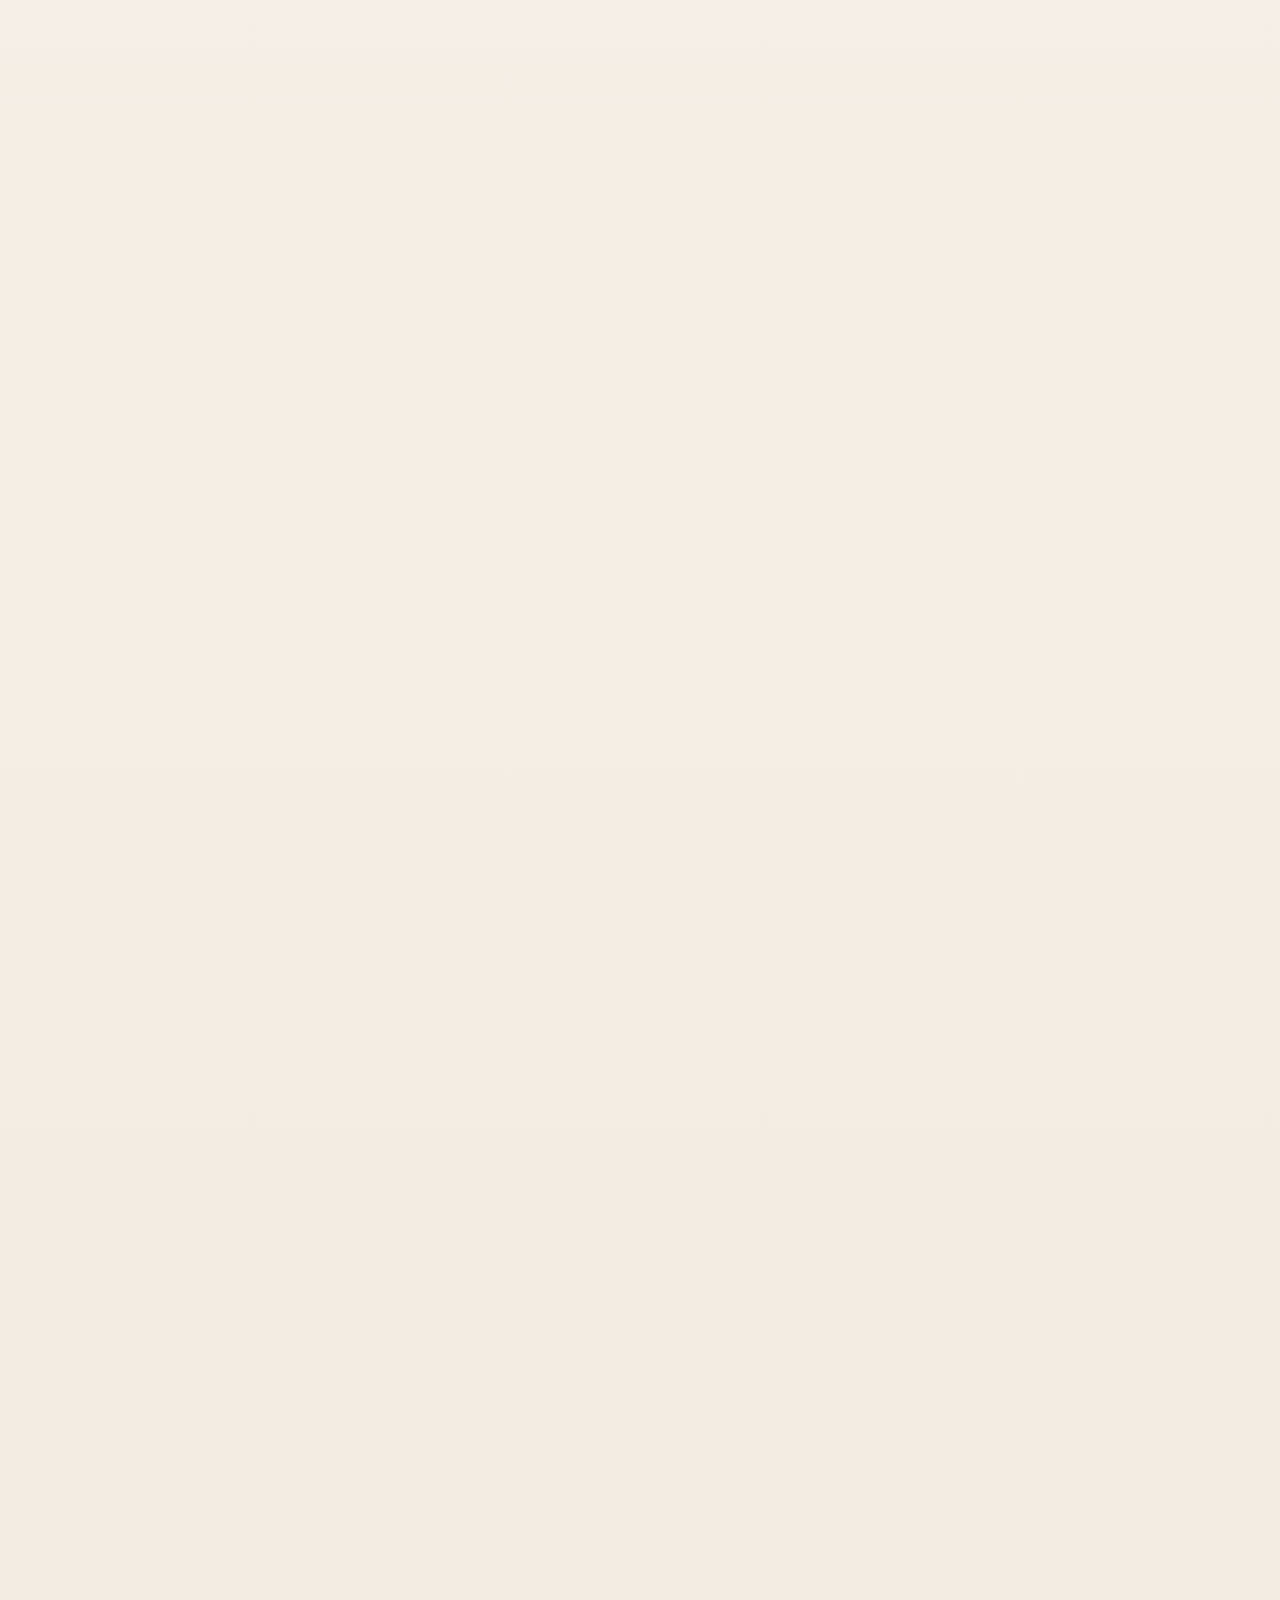
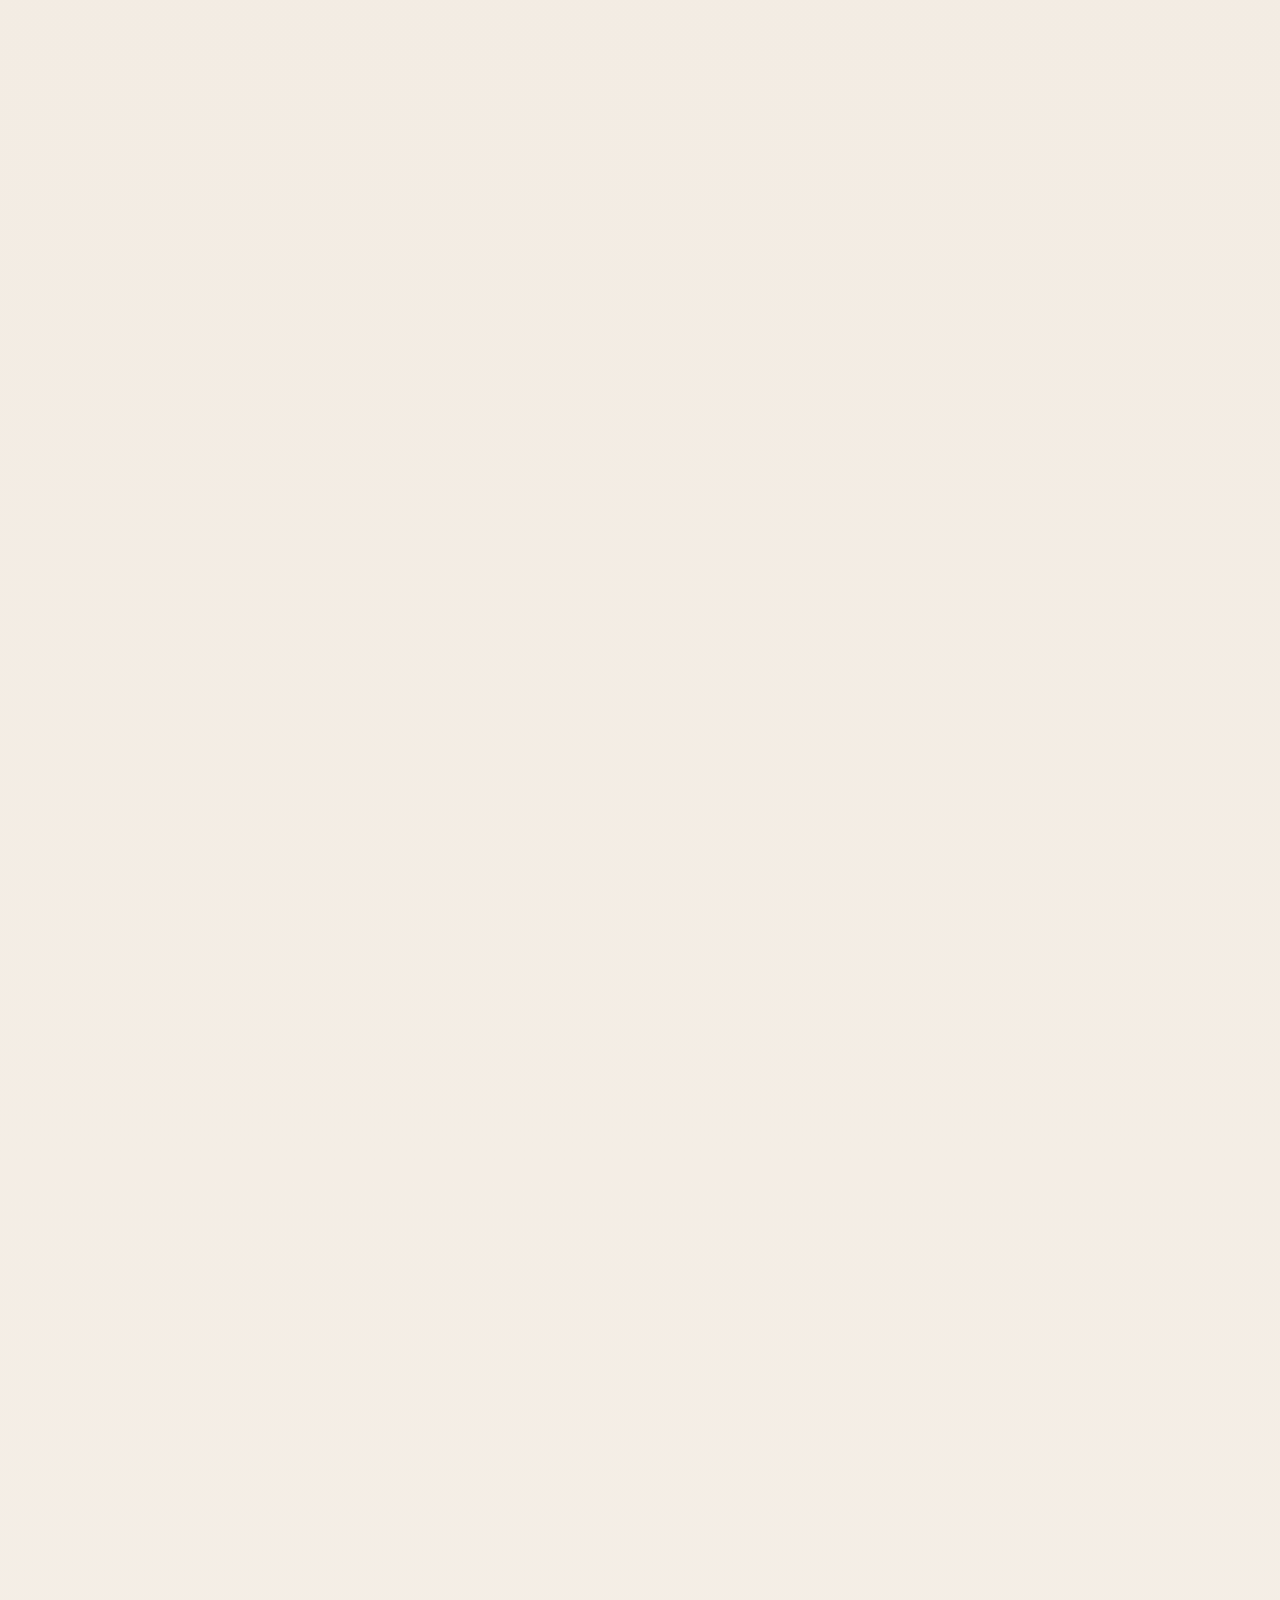
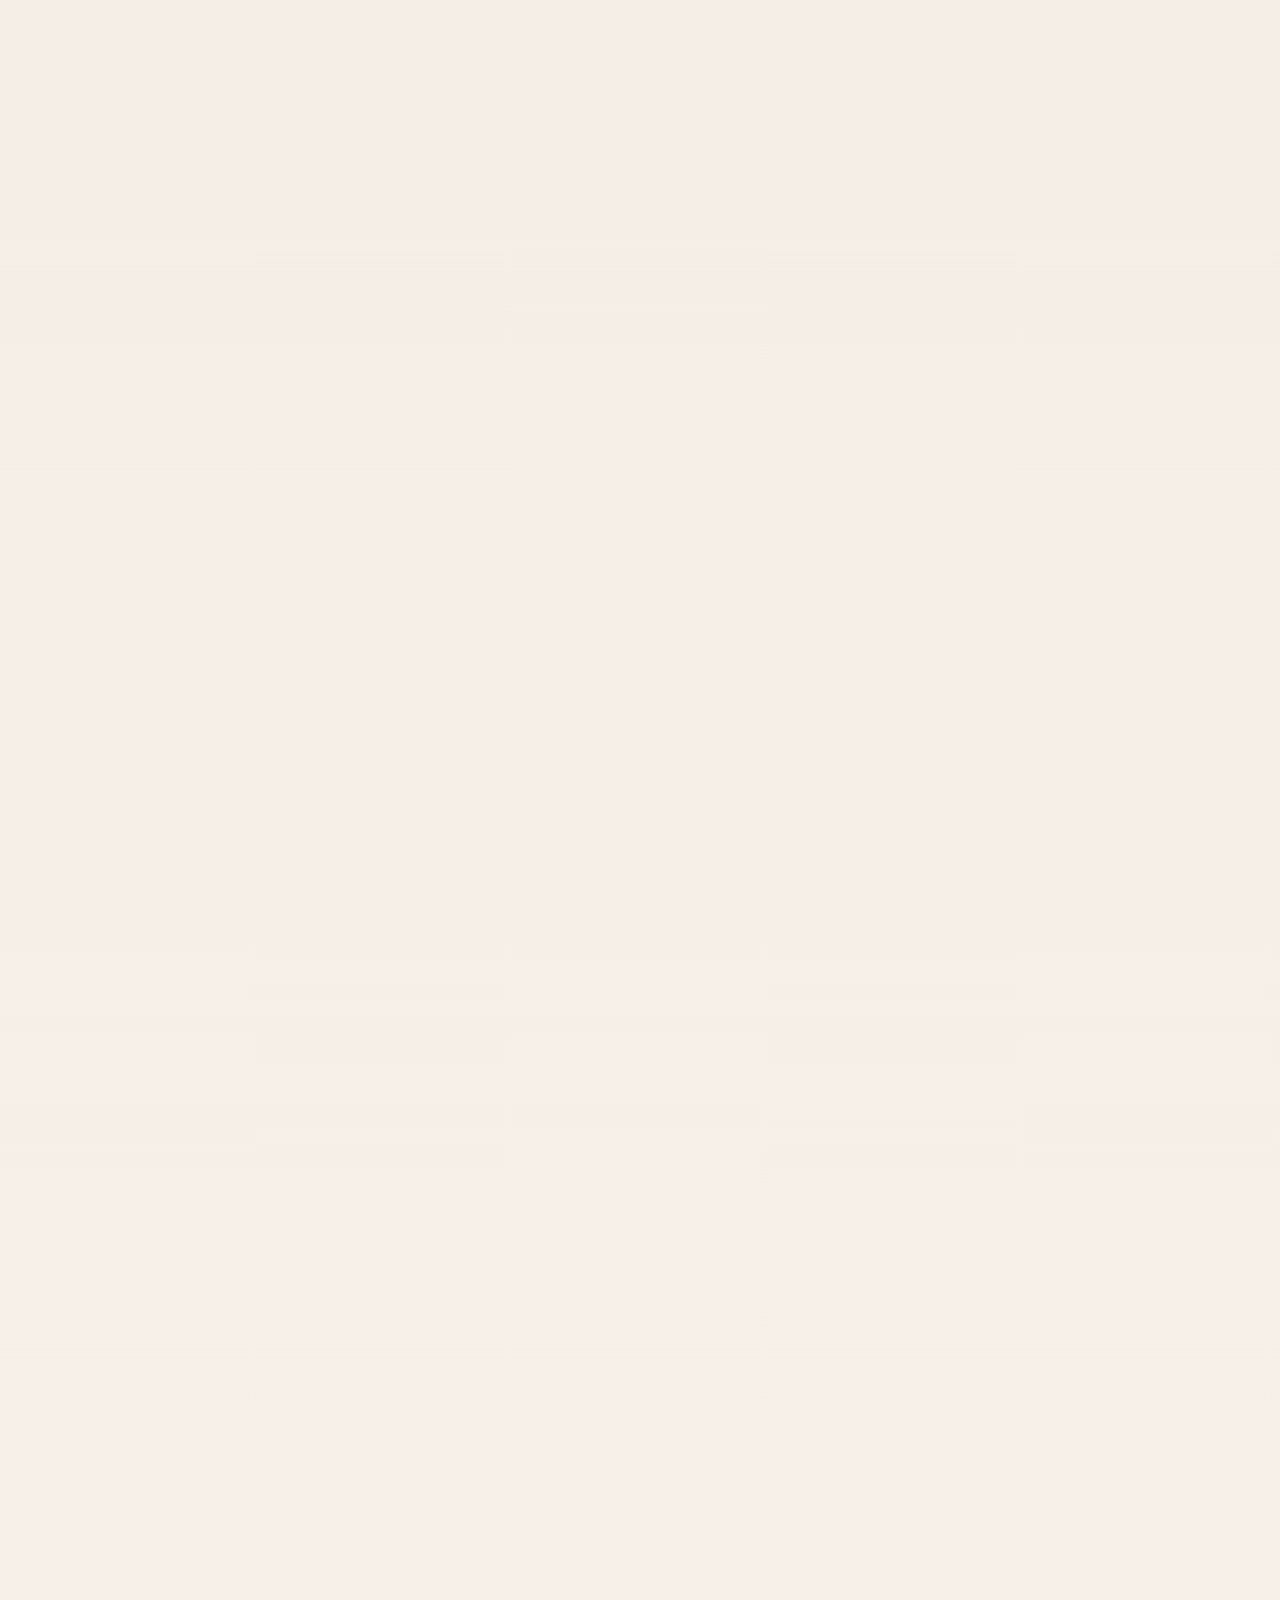
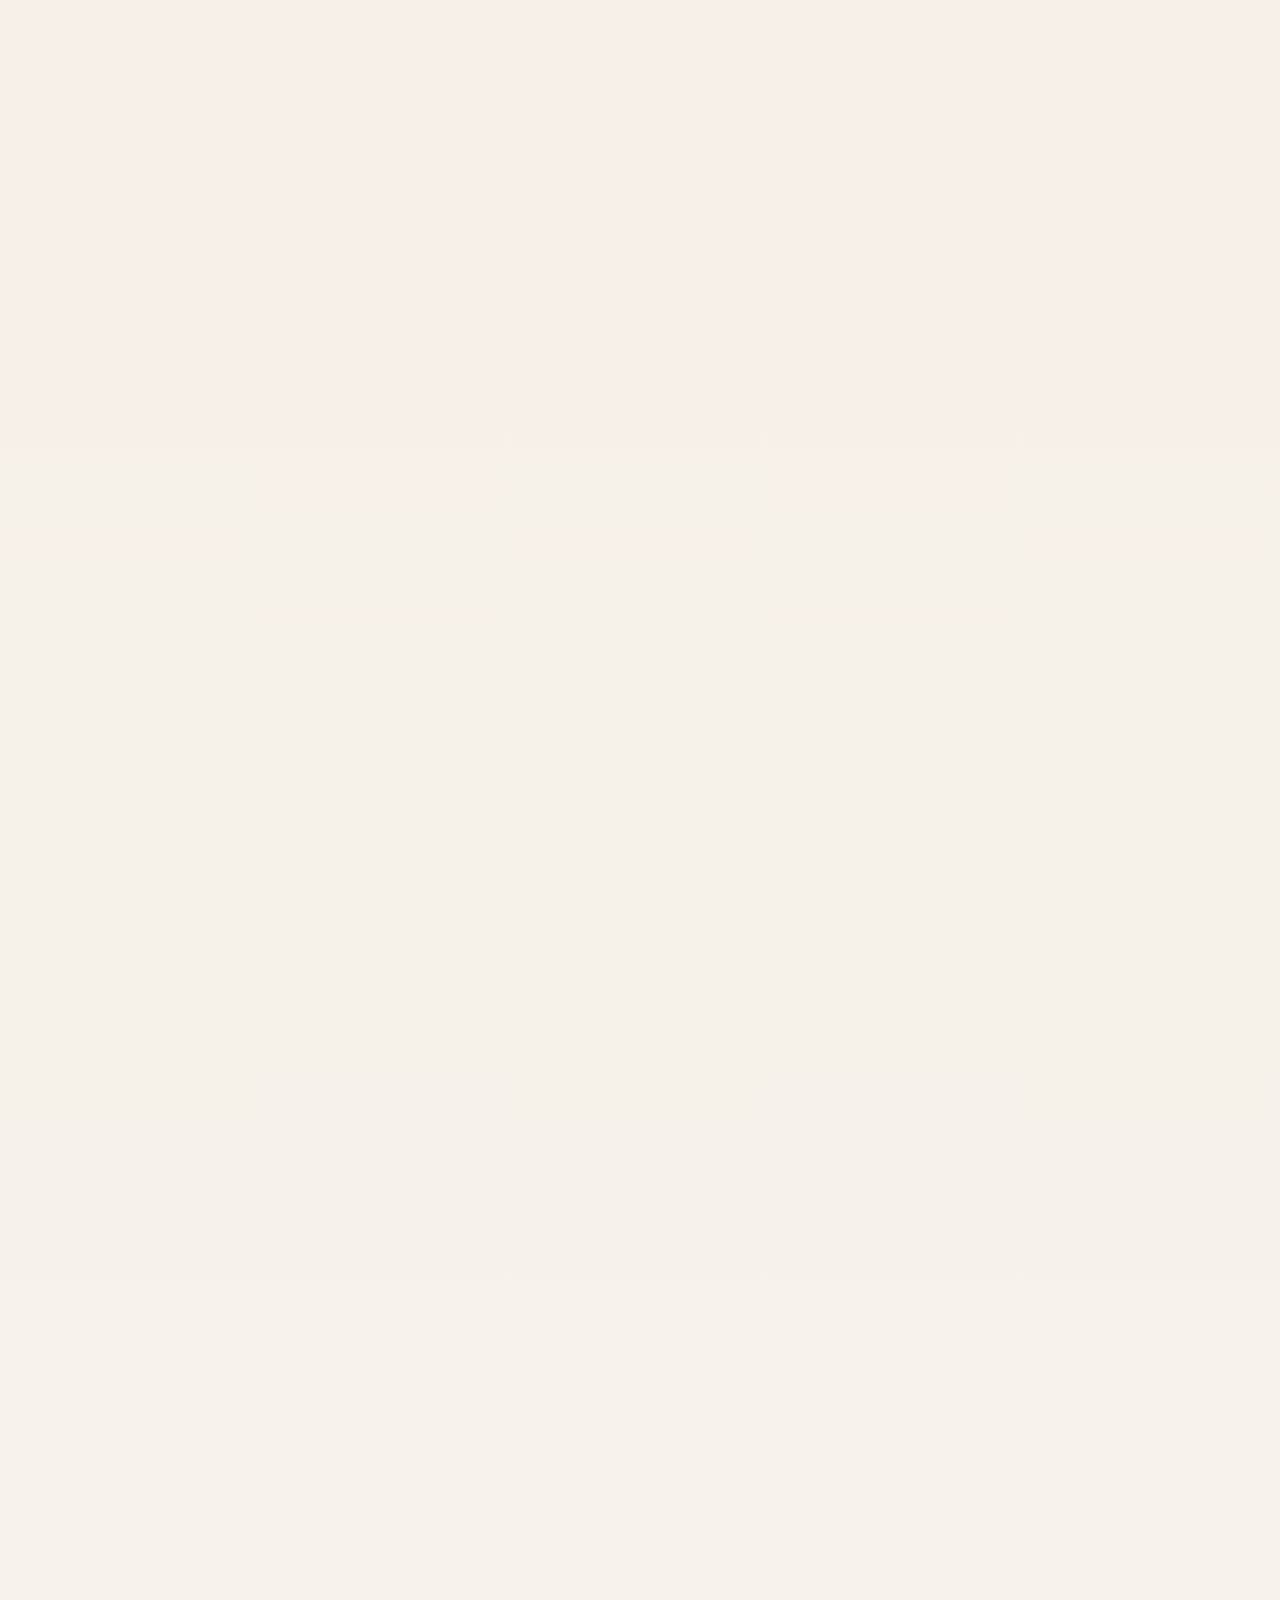
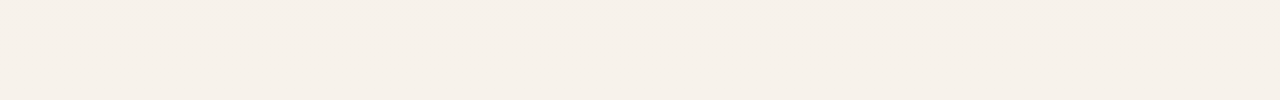
==== commit 4e9a211c: "Add files via upload" ====
--- a/assets/labels/web/index.html
+++ b/assets/labels/web/index.html
@@ -7,7 +7,7 @@
       content="width=device-width, initial-scale=1, viewport-fit=cover"
     />
     <title>Irina Bogovich</title>
-    <link rel="stylesheet" href="styles.css?v=2" />
+    <link rel="stylesheet" href="styles.css?v=3" />
     <script src="script.js" defer></script>
   </head>
   <body>
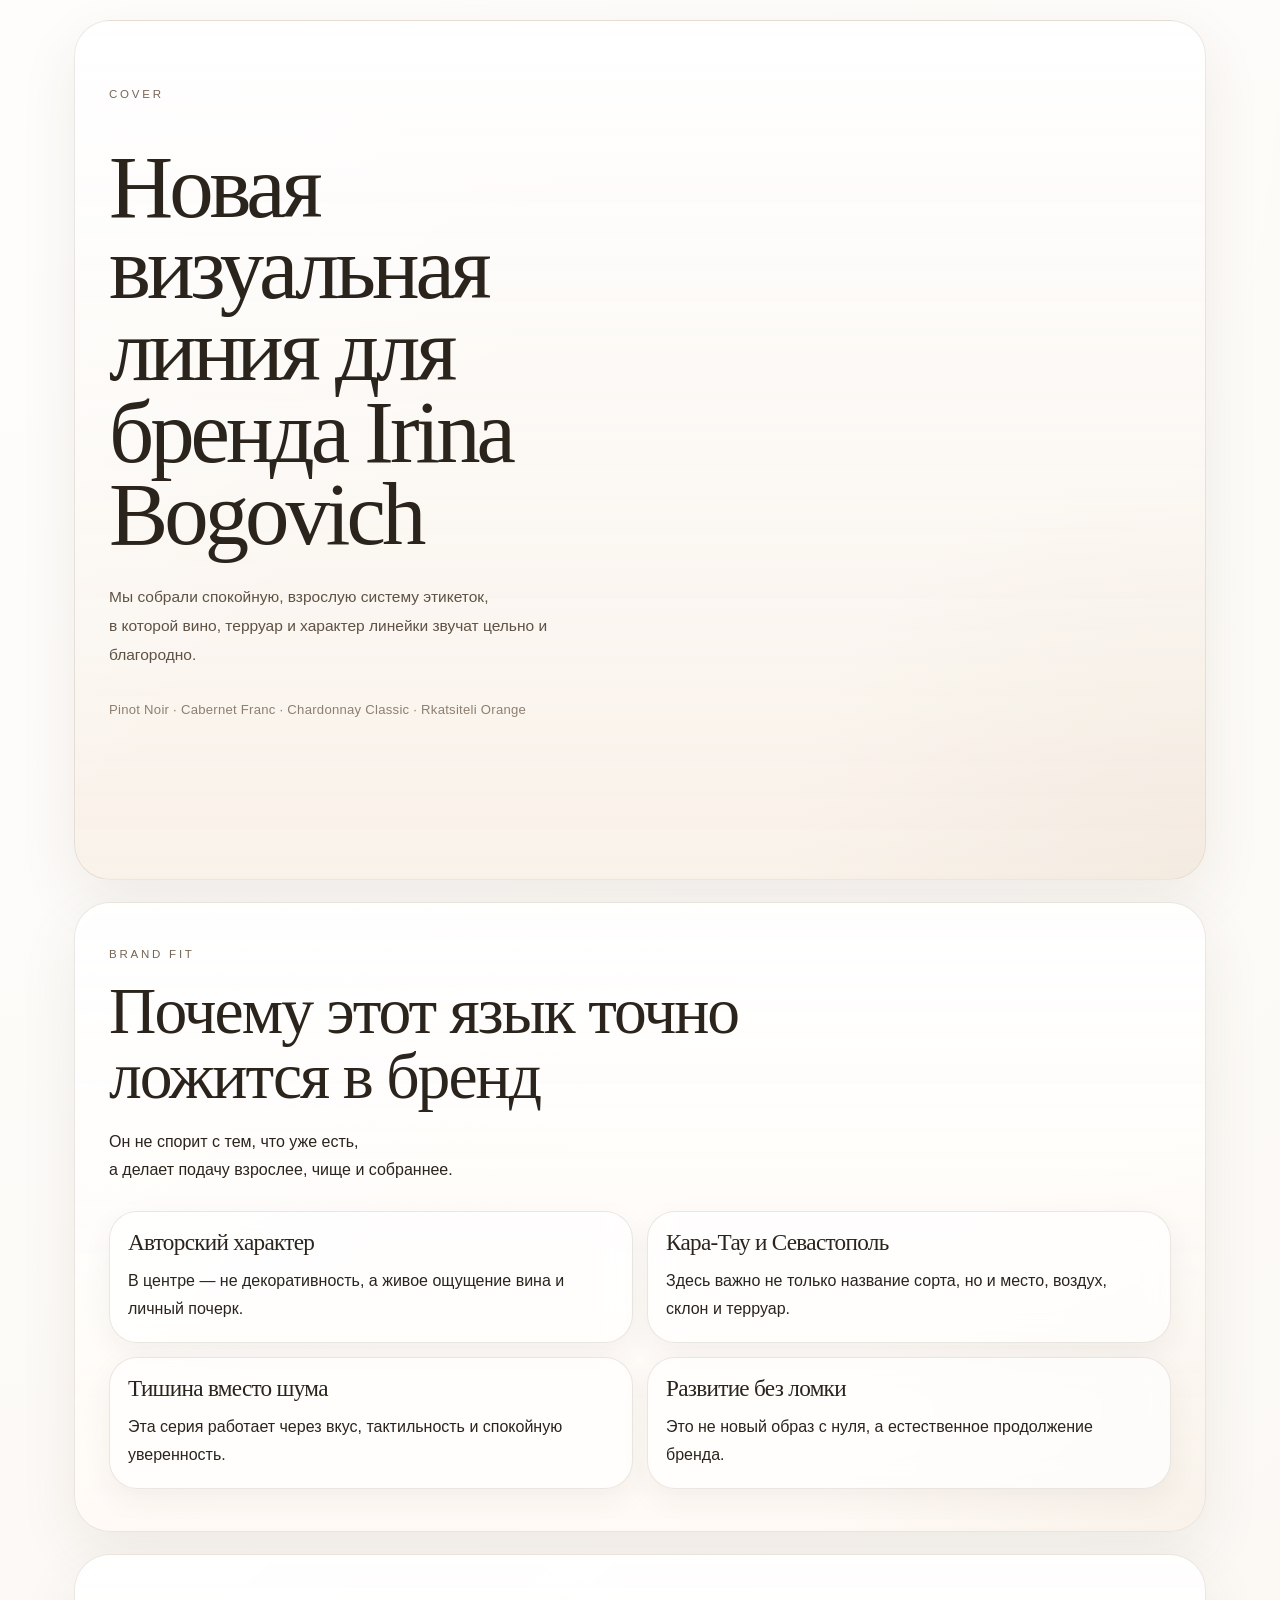
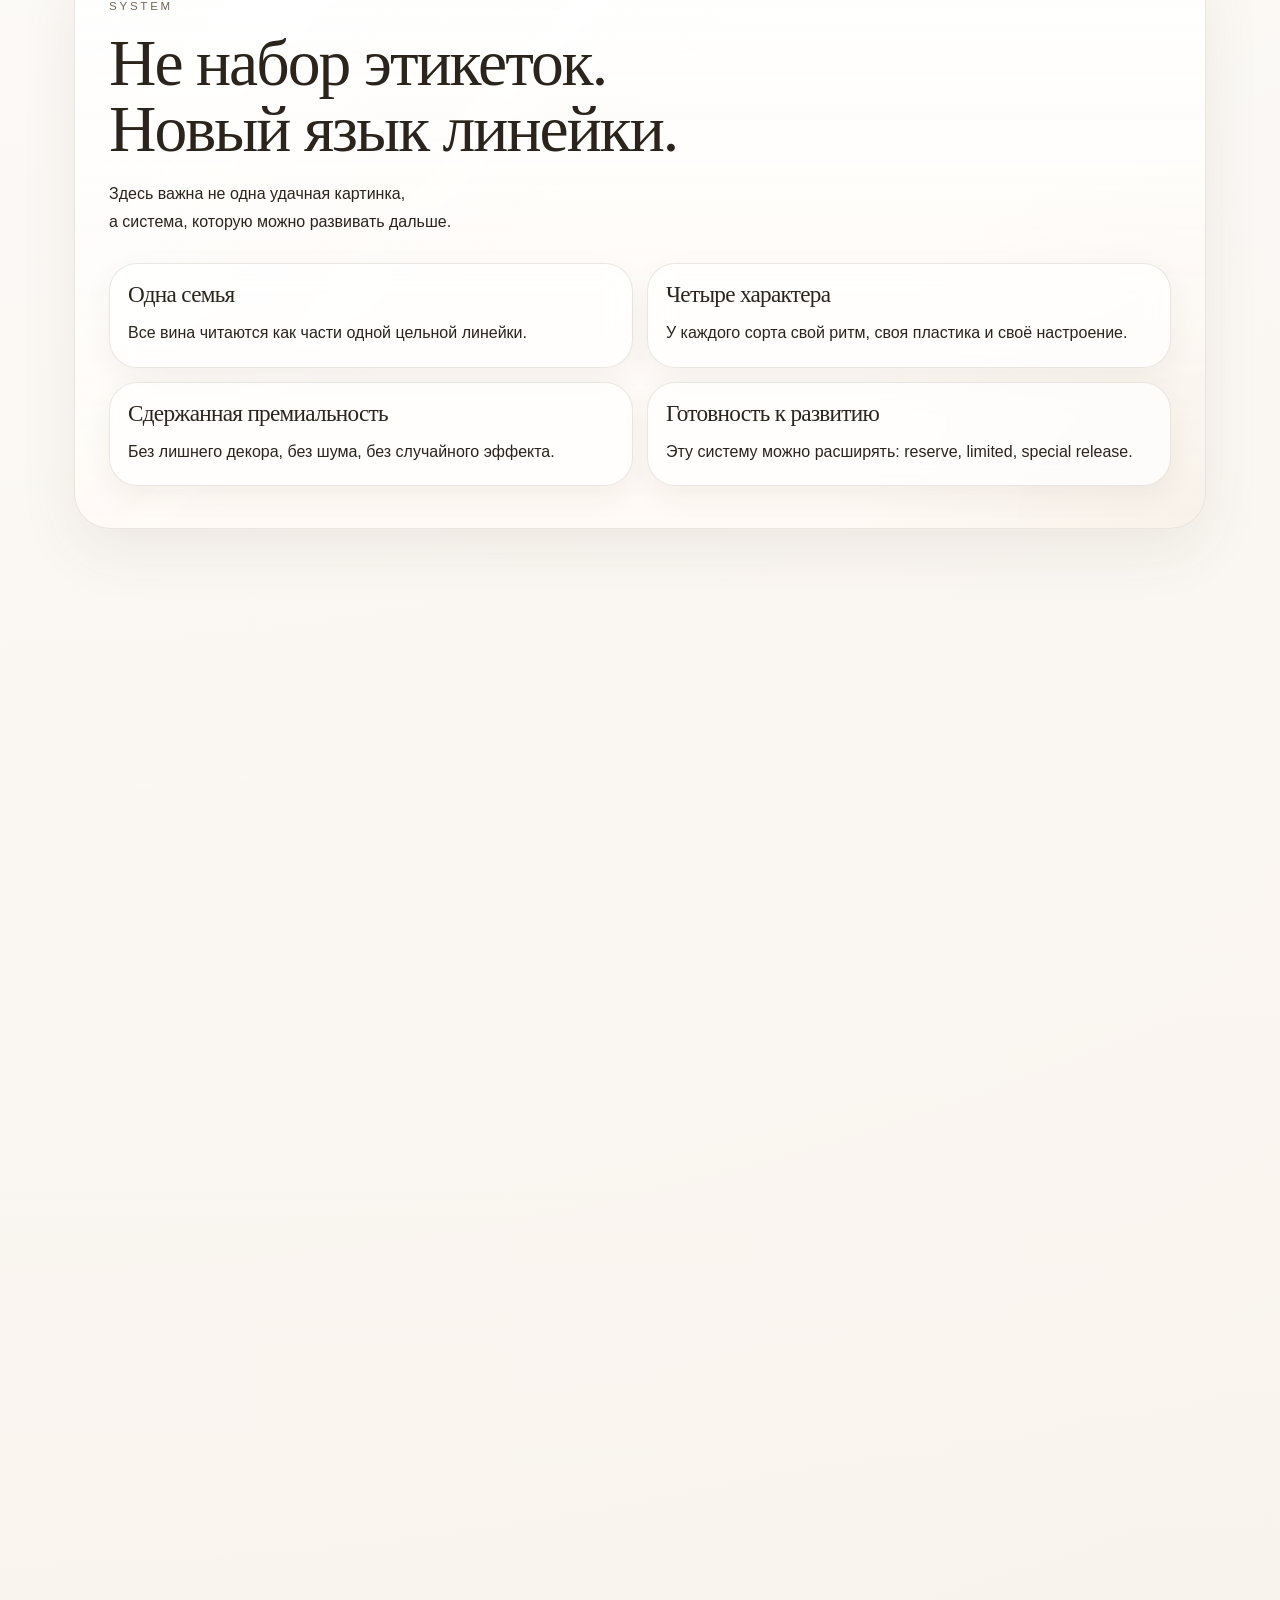
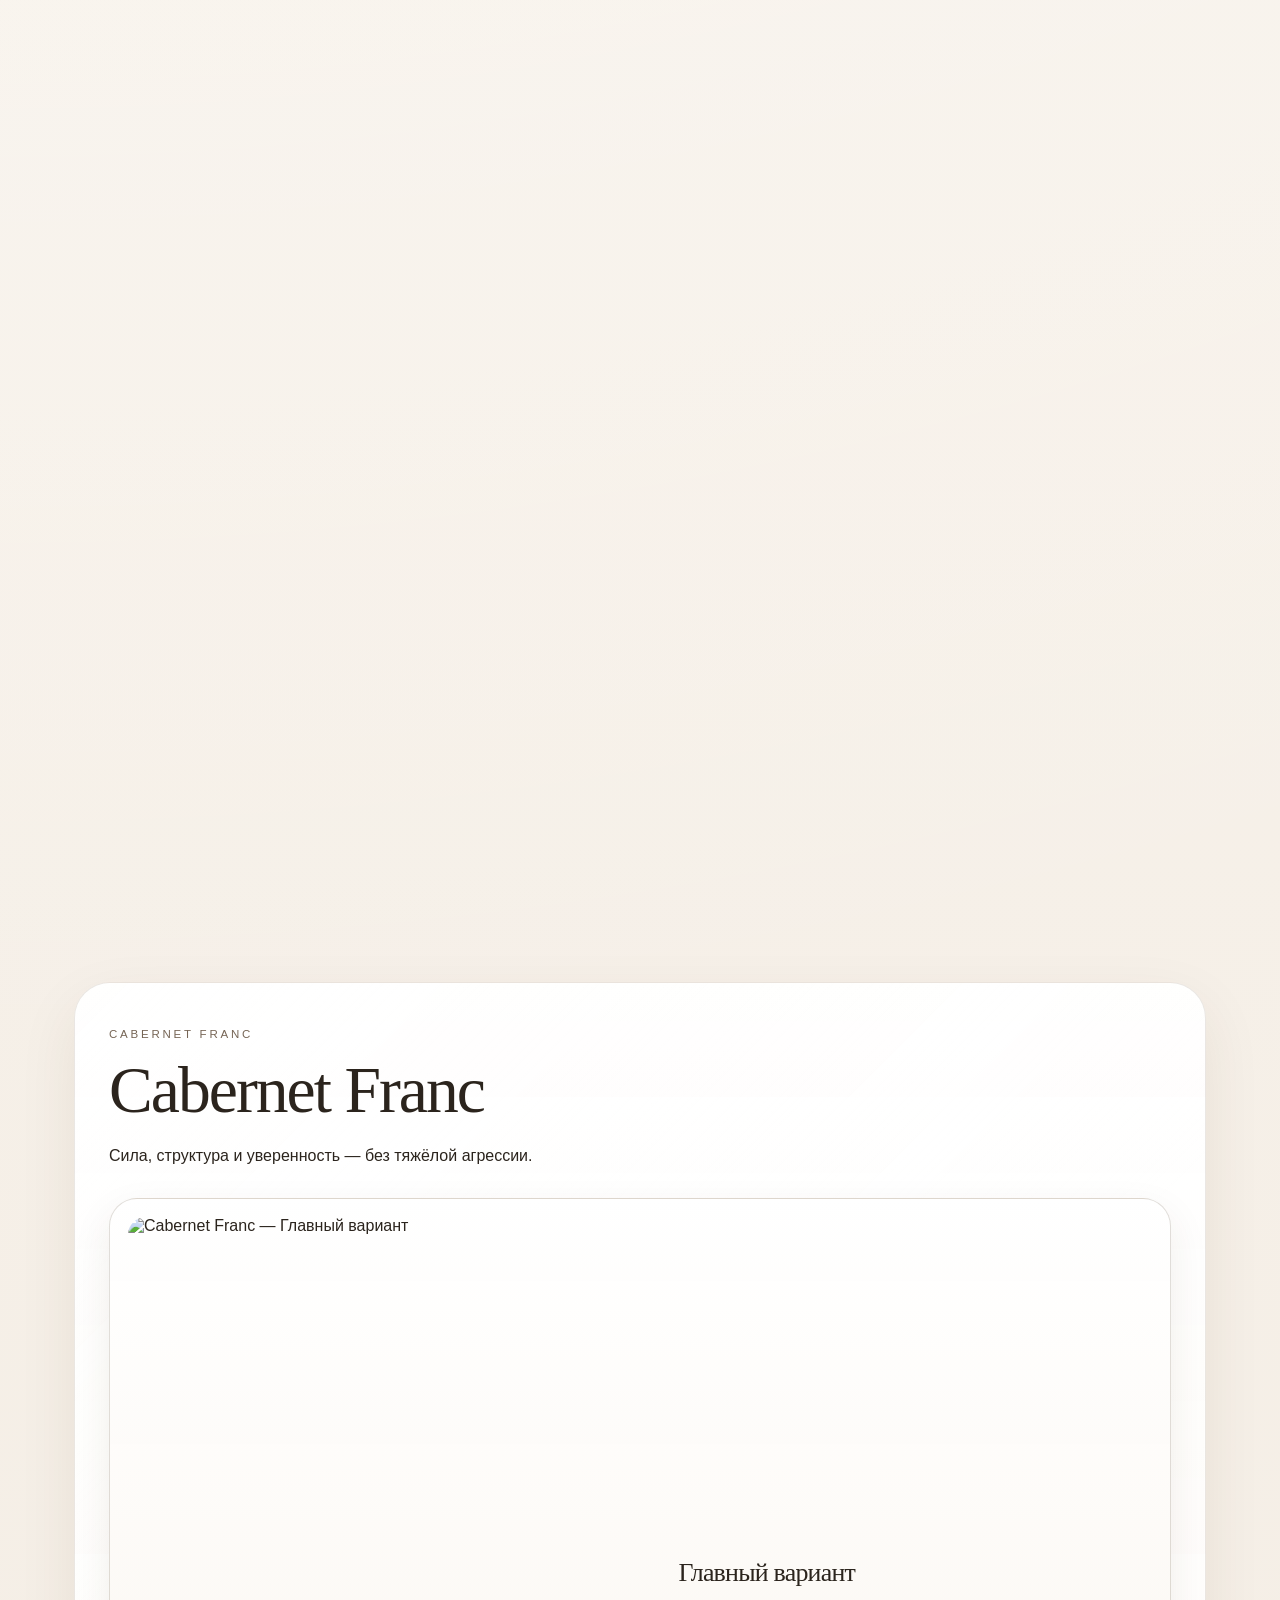
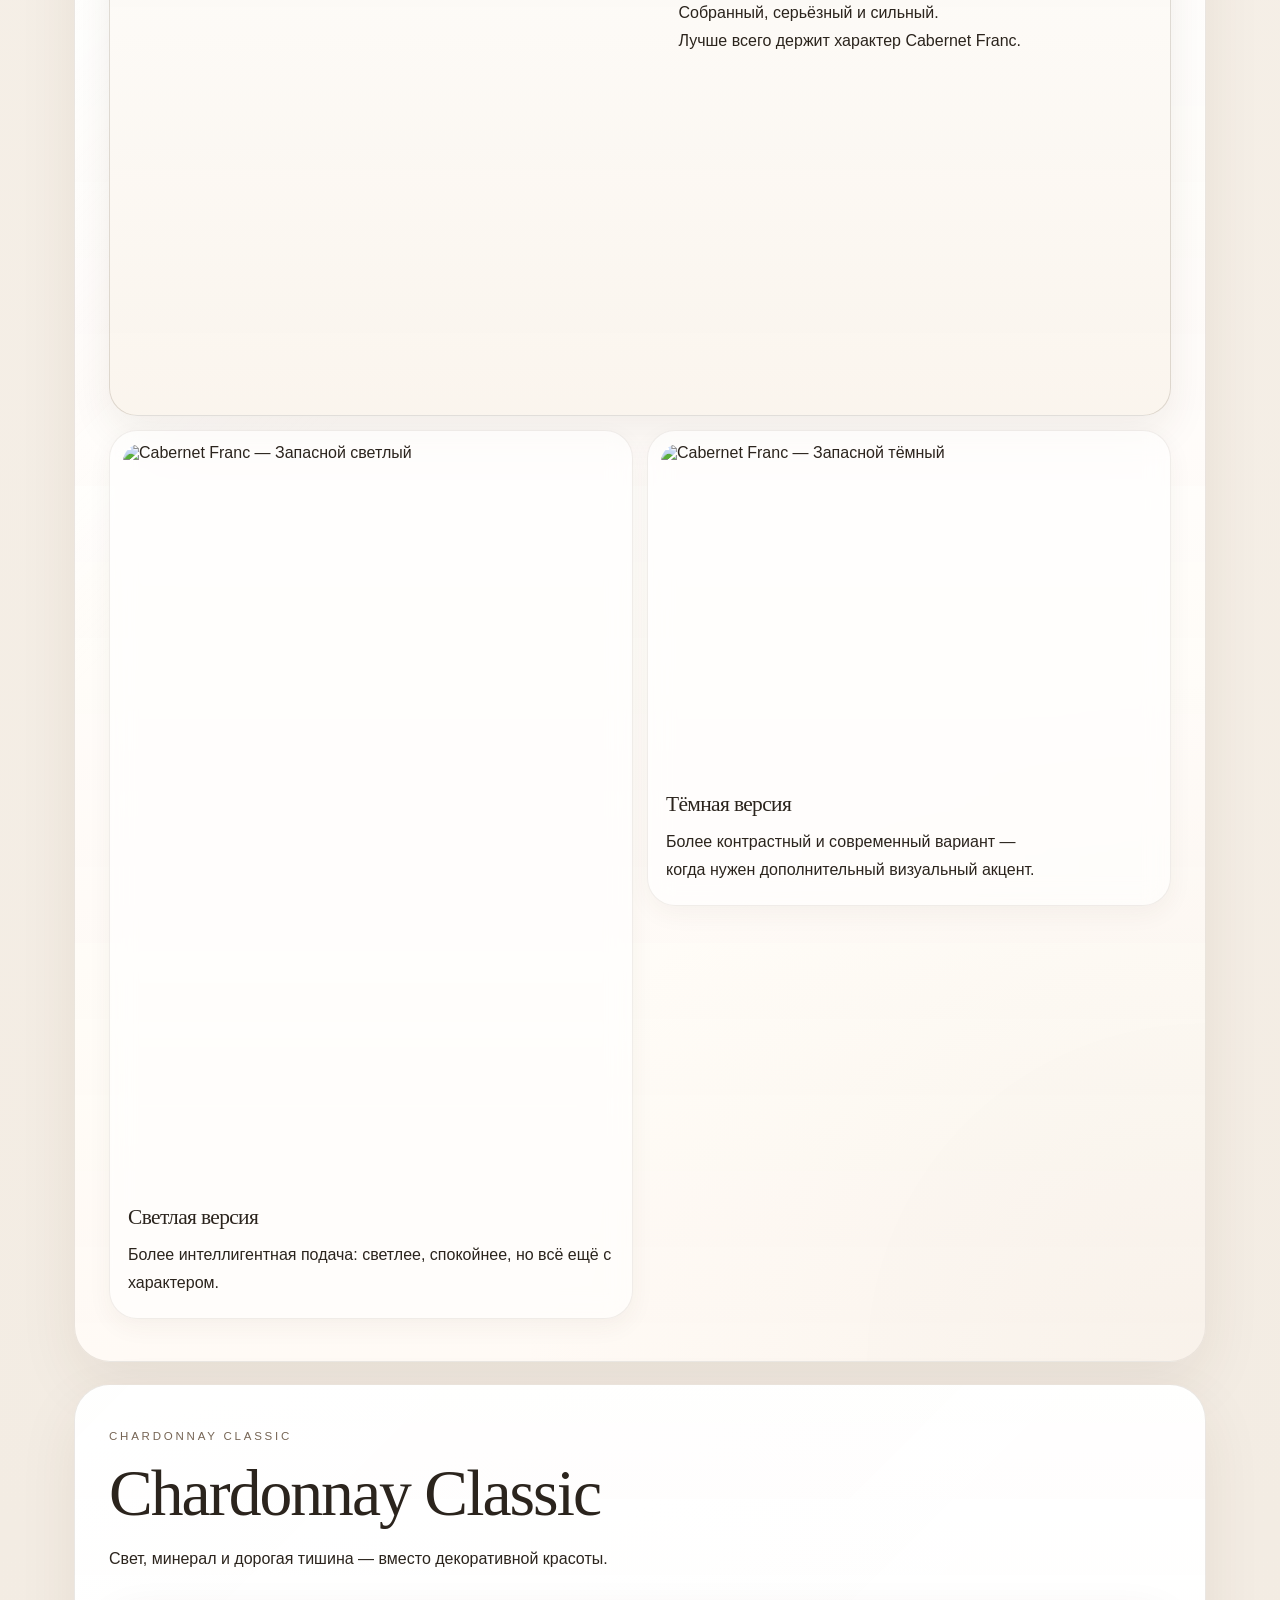
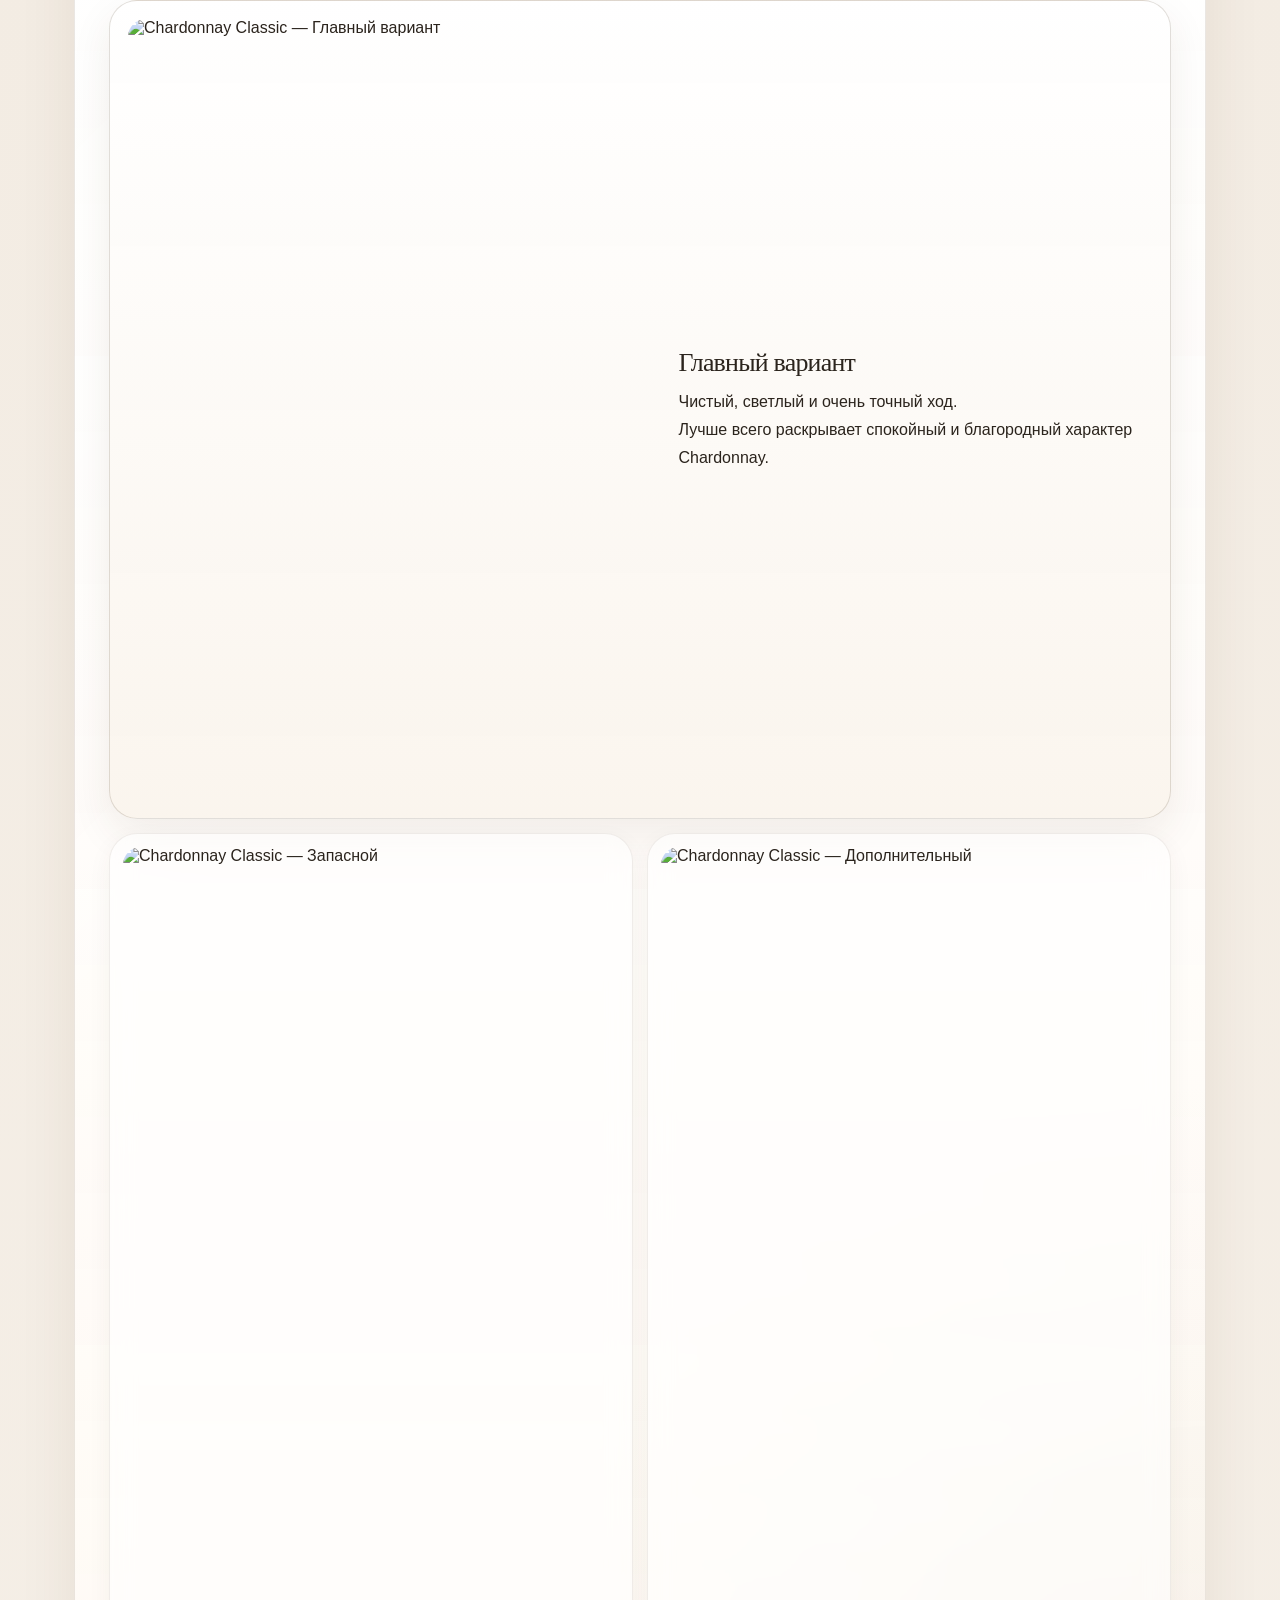
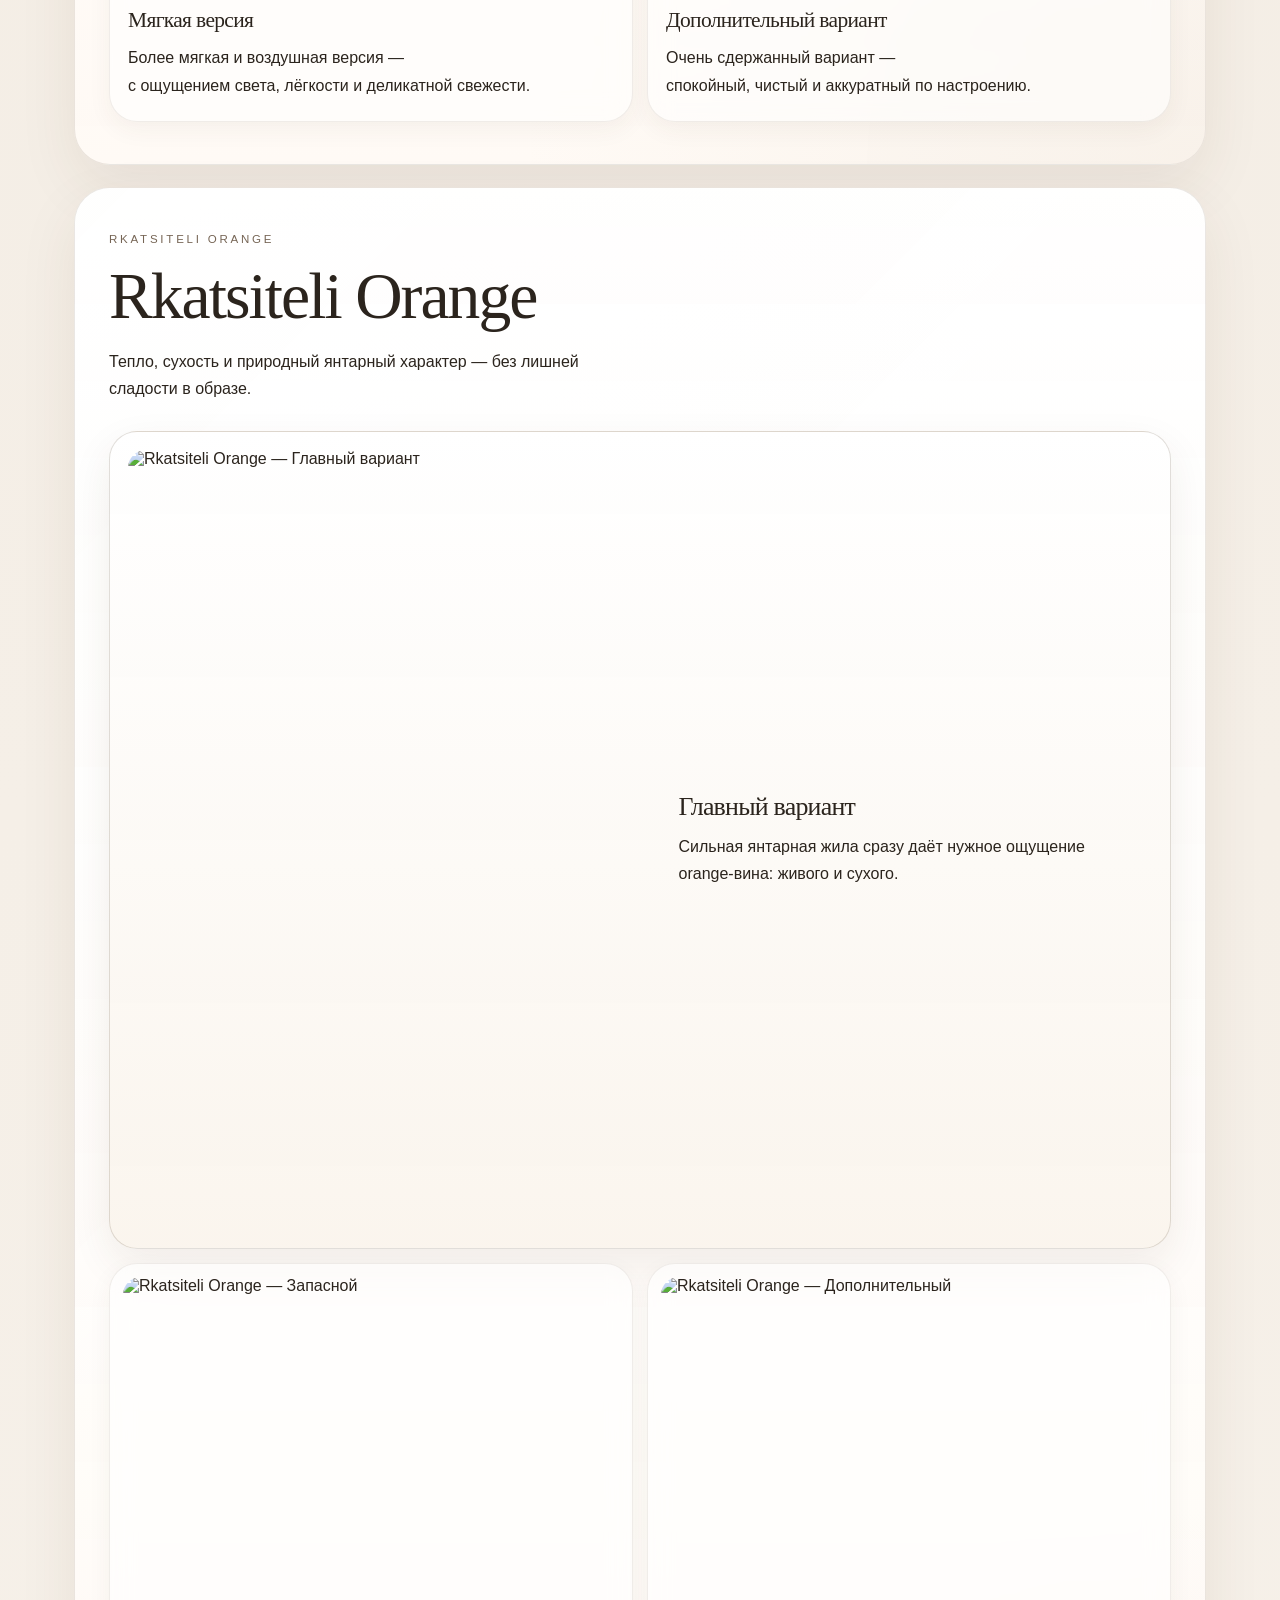
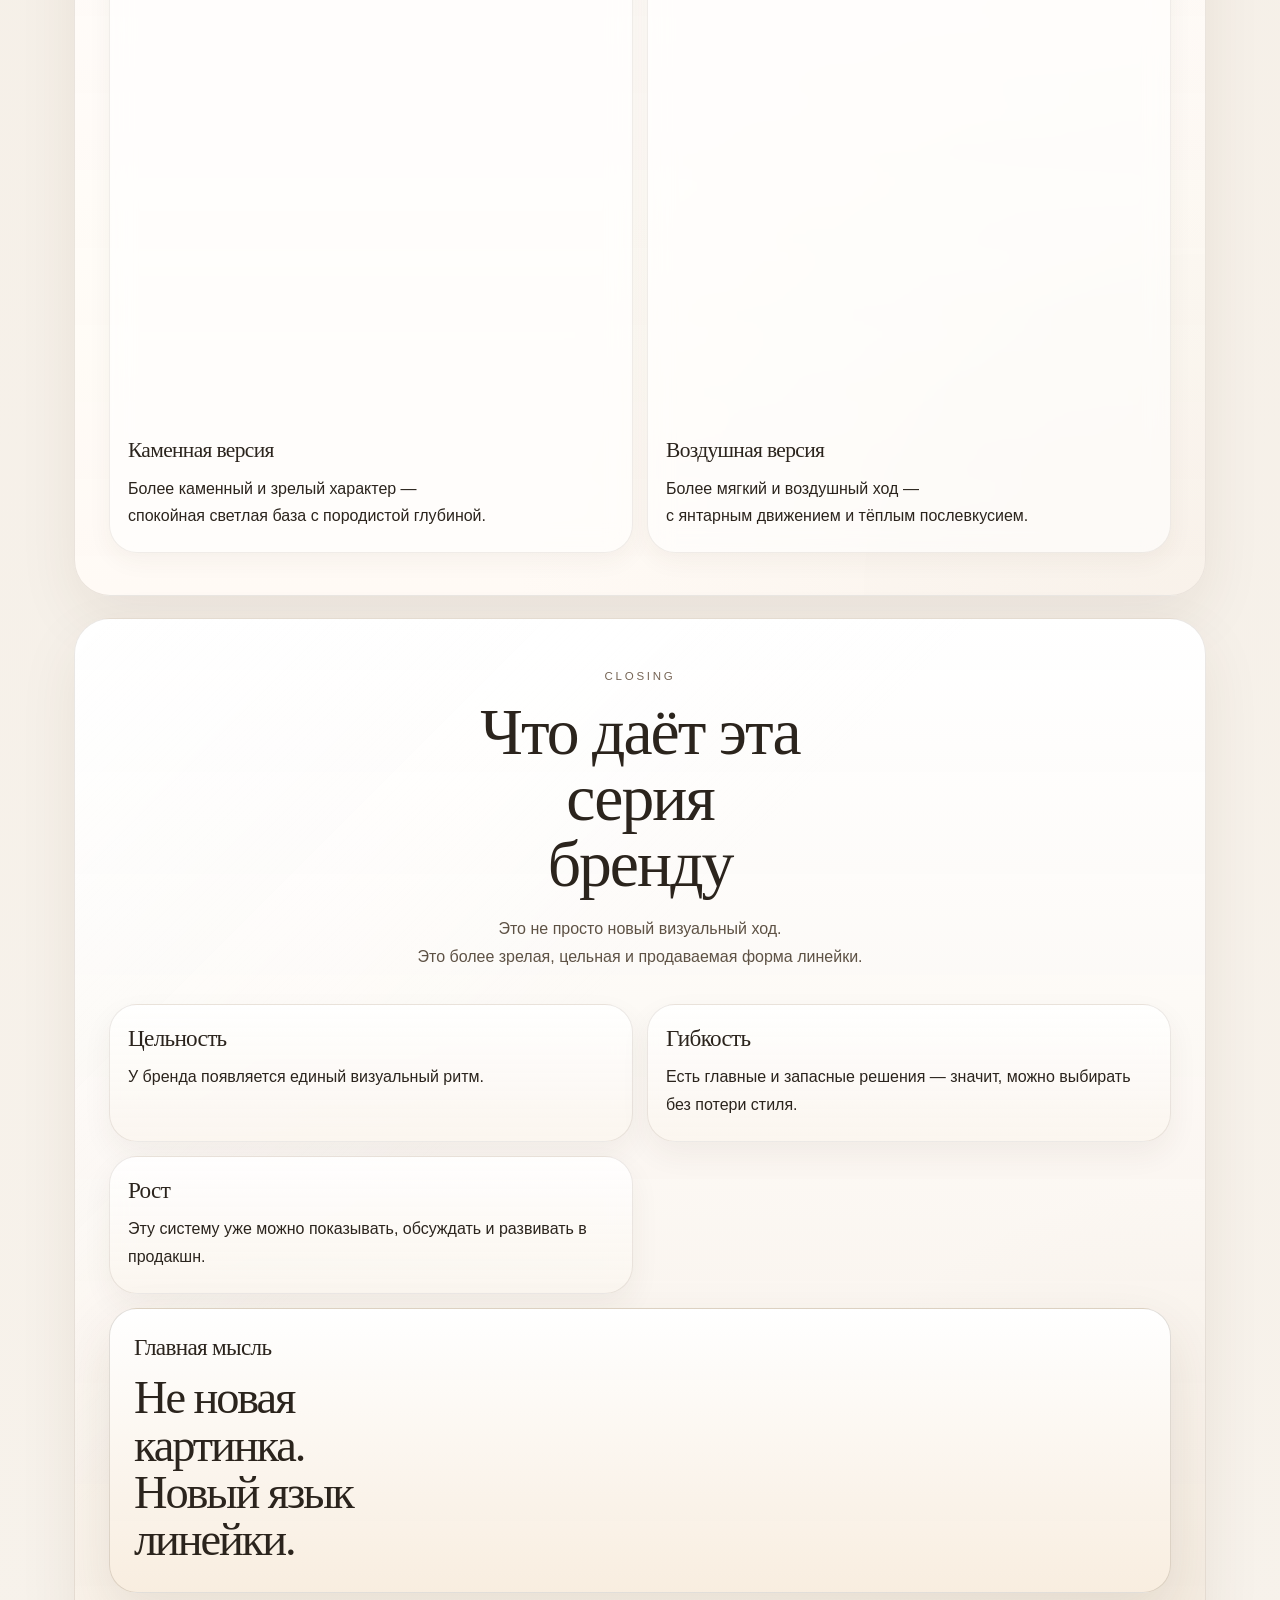
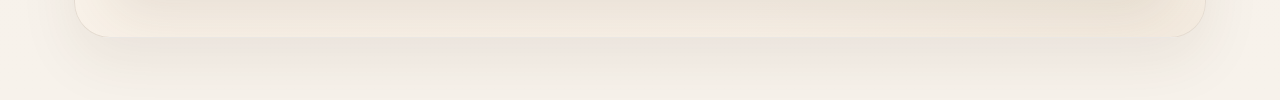
==== commit f11a7ec4: "Add files via upload" ====
--- a/assets/labels/web/index.html
+++ b/assets/labels/web/index.html
@@ -8,7 +8,7 @@
     />
     <title>Irina Bogovich</title>
     <link rel="stylesheet" href="styles.css?v=3" />
-    <script src="script.js" defer></script>
+    <script src="script.js?v=2" defer></script>
   </head>
   <body>
     <main class="page-shell">
--- a/assets/labels/web/styles.css
+++ b/assets/labels/web/styles.css
@@ -381,6 +381,14 @@
 }
 
 @media (max-width: 739px) {
+  .reveal {
+    transform: translateY(18px);
+    transition:
+      opacity 0.42s ease,
+      transform 0.42s ease;
+    transition-delay: 0s;
+  }
+
   .section-cover,
   .point-list,
   .wine-gallery {
@@ -392,7 +400,7 @@
   .point-card,
   .wine-card-copy {
     width: 100%;
-    max-width: none;
+    max-width: 100%;
     min-width: 0;
   }
 
@@ -411,13 +419,22 @@
     overflow-wrap: normal;
   }
 
-  .cover-copy p:not(.section-kicker),
-  .section-copy p:not(.section-kicker),
+  .section-copy,
+  .section-copy h2,
+  .section-copy p,
+  .point-card,
+  .point-card p,
   .cover-intro,
-  .cover-wines,
+  .wine-card-copy,
+  .wine-card-copy p,
+  .section-copy > *:not(.section-kicker),
+  .point-card > *,
+  .wine-card-copy > *,
+  .section-closing .section-copy,
   .section-closing .section-copy p:not(.section-kicker),
   .section-closing .point-card-strong p {
-    max-width: none;
+    width: 100%;
+    max-width: 100%;
   }
 
   .cover-intro {
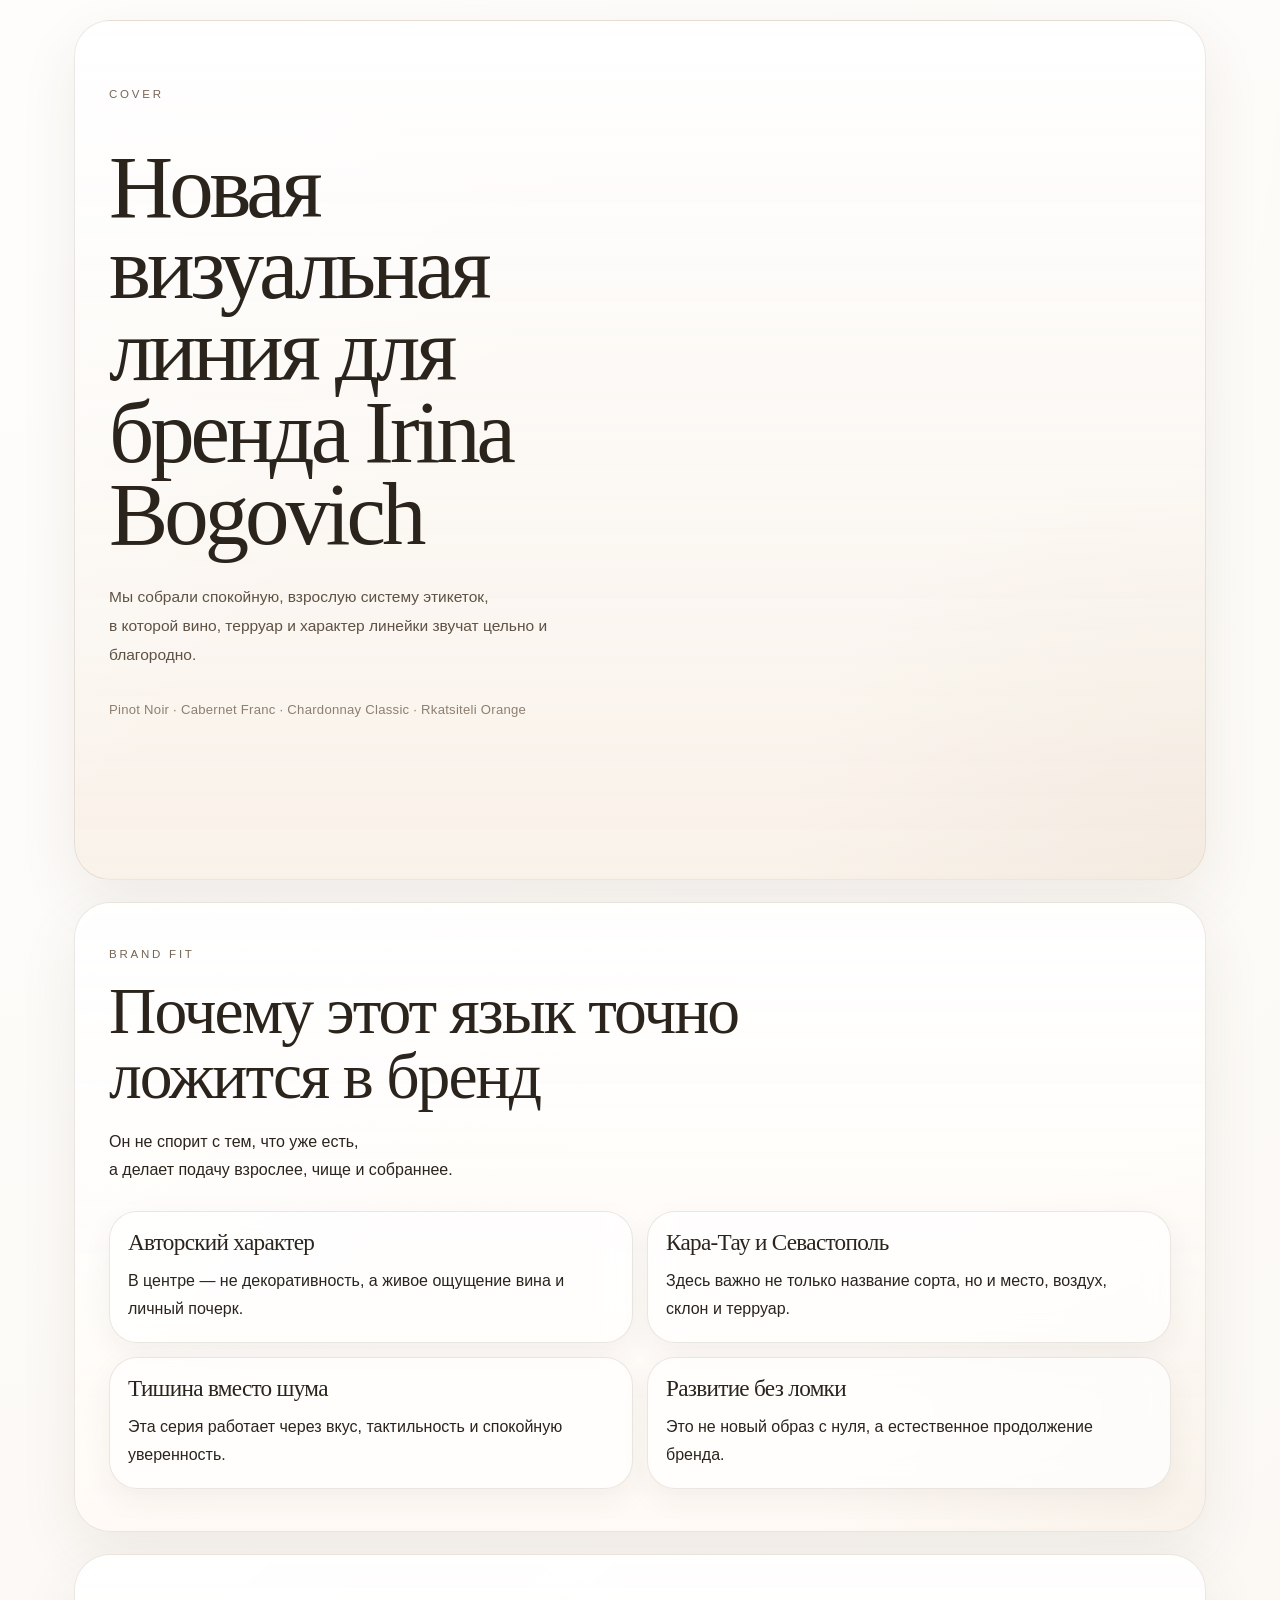
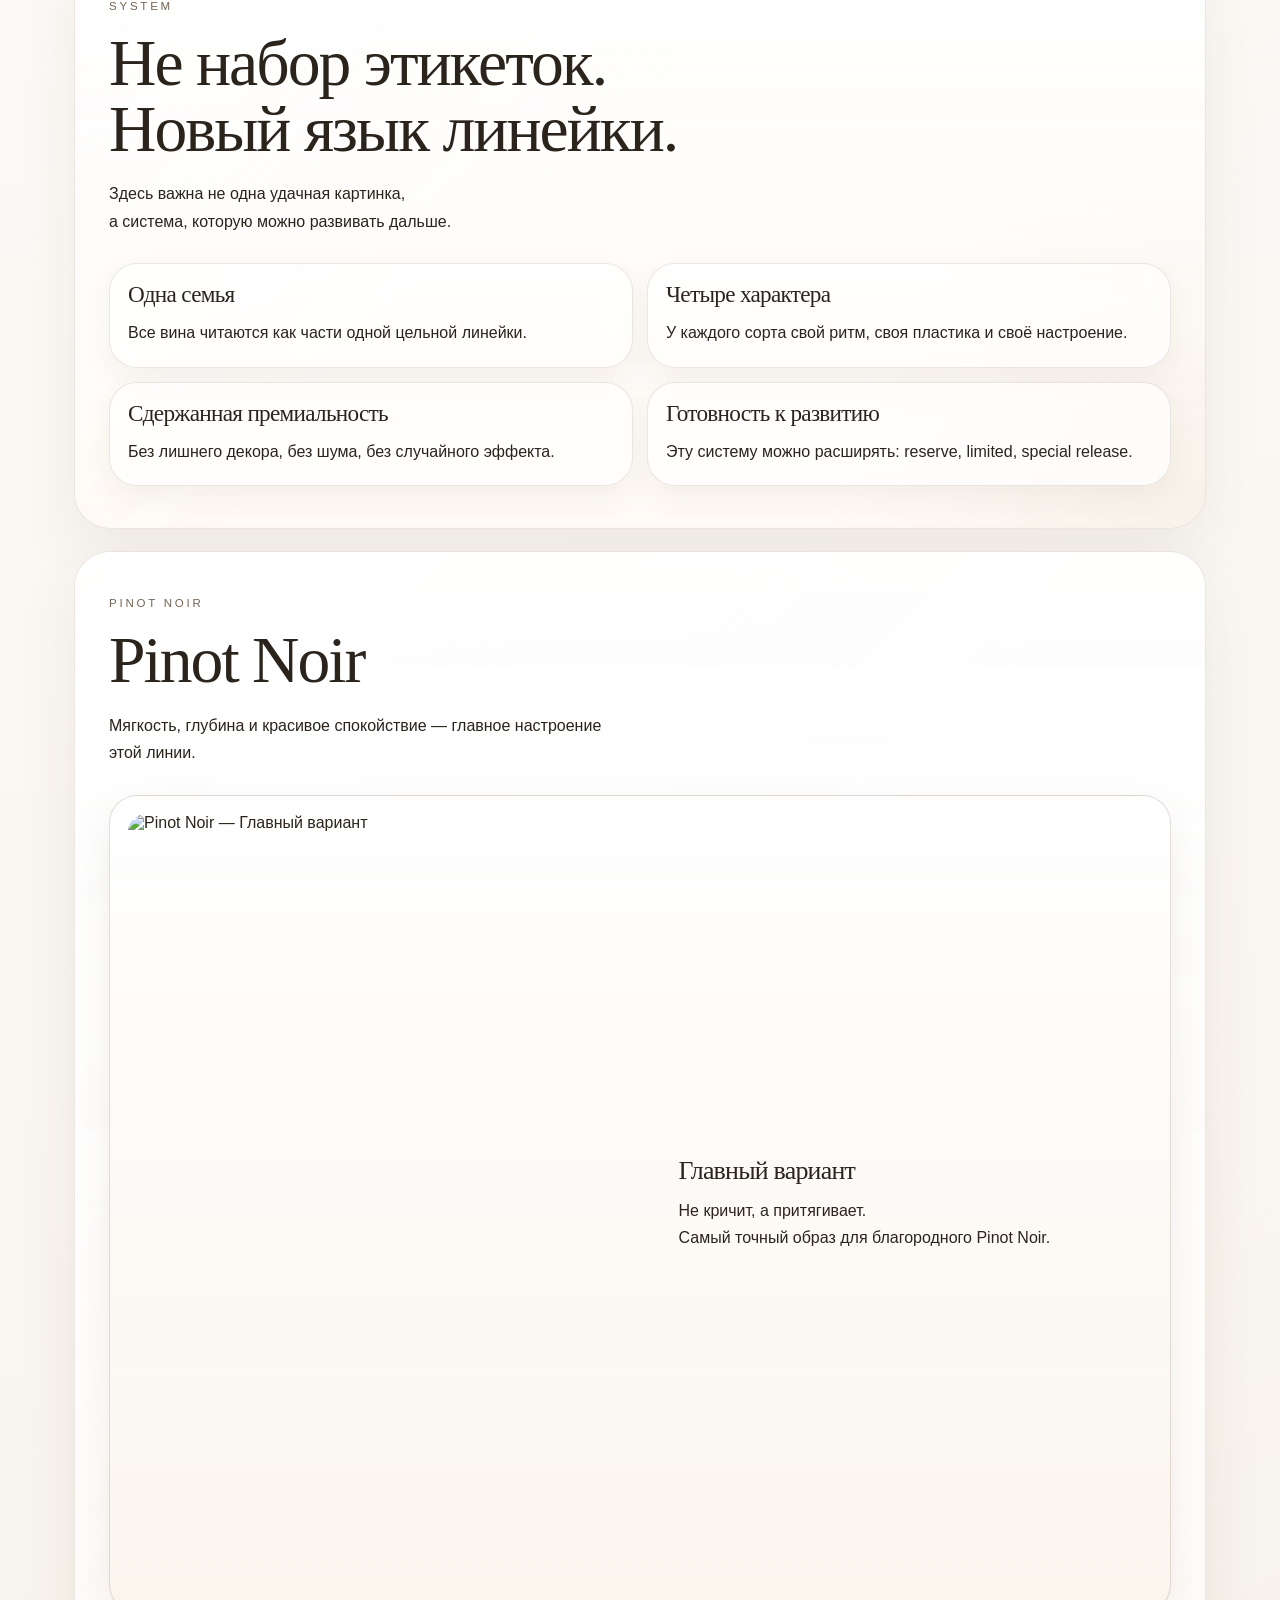
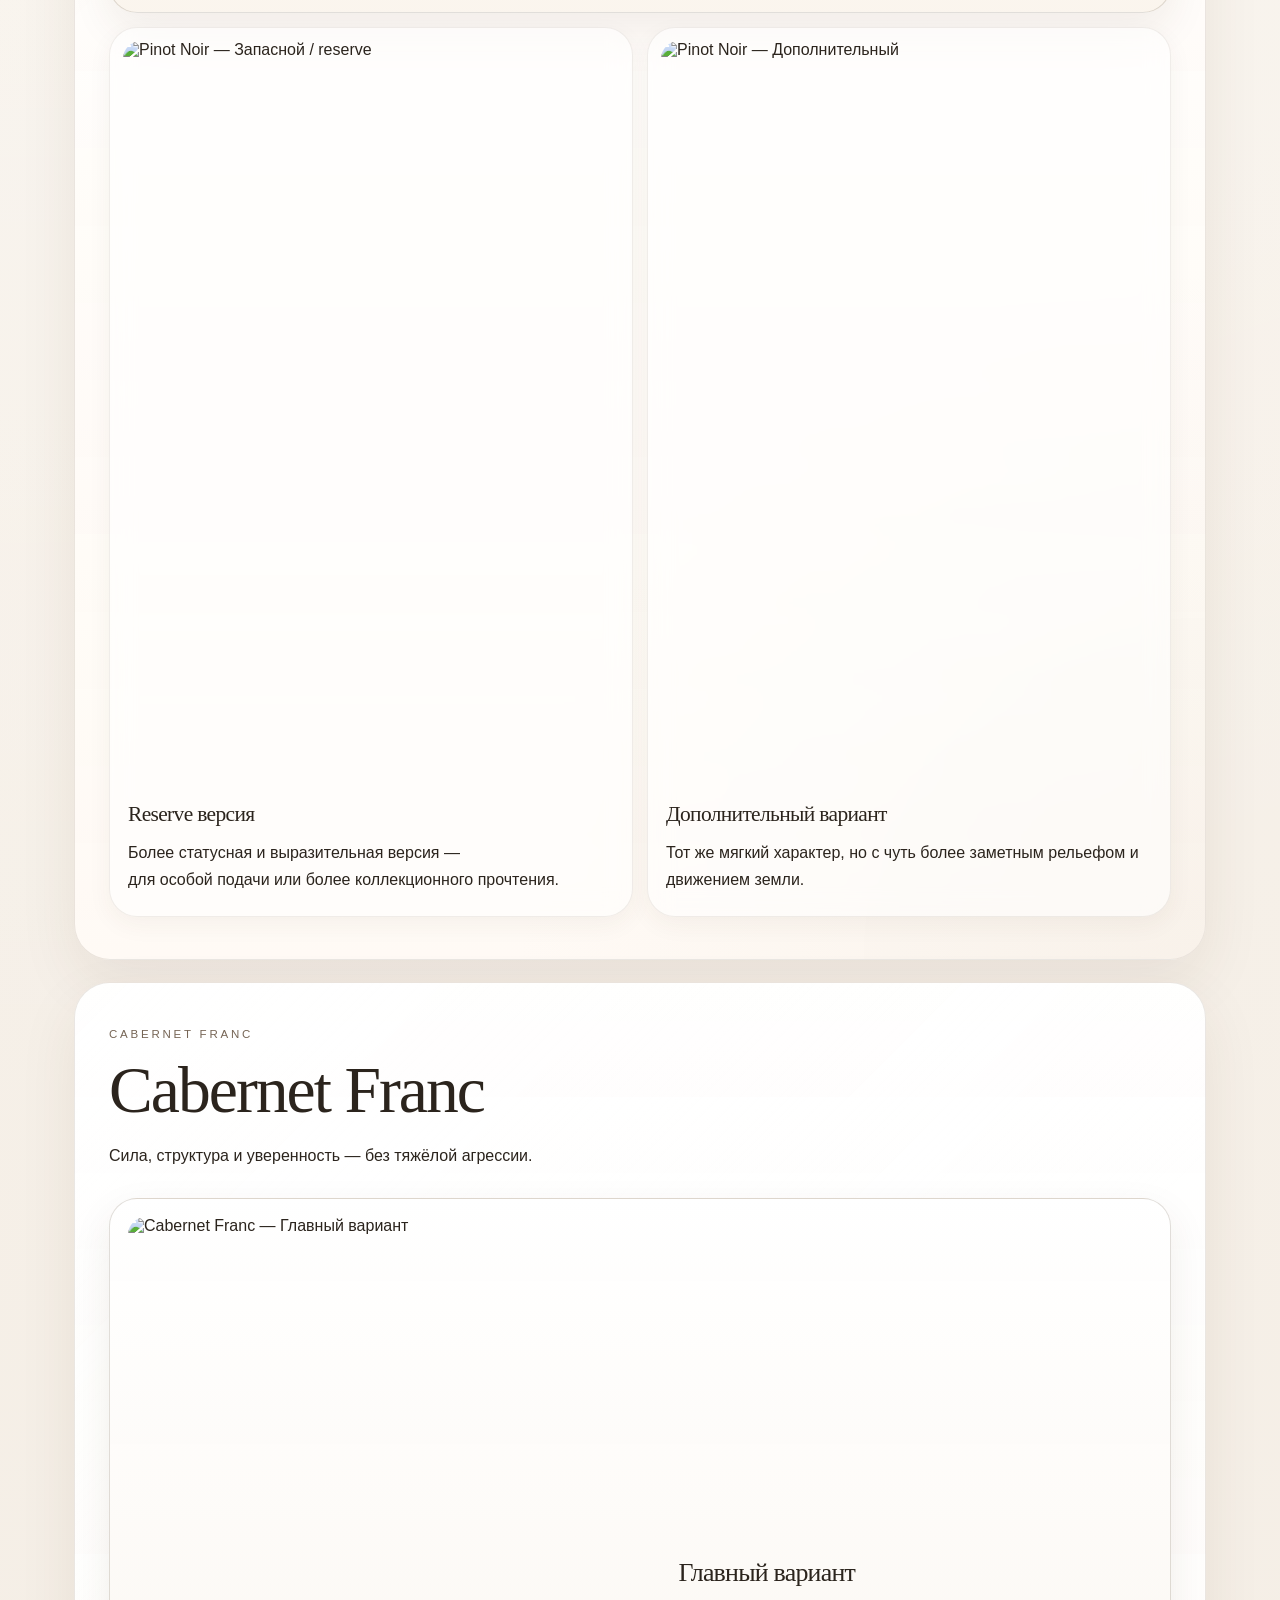
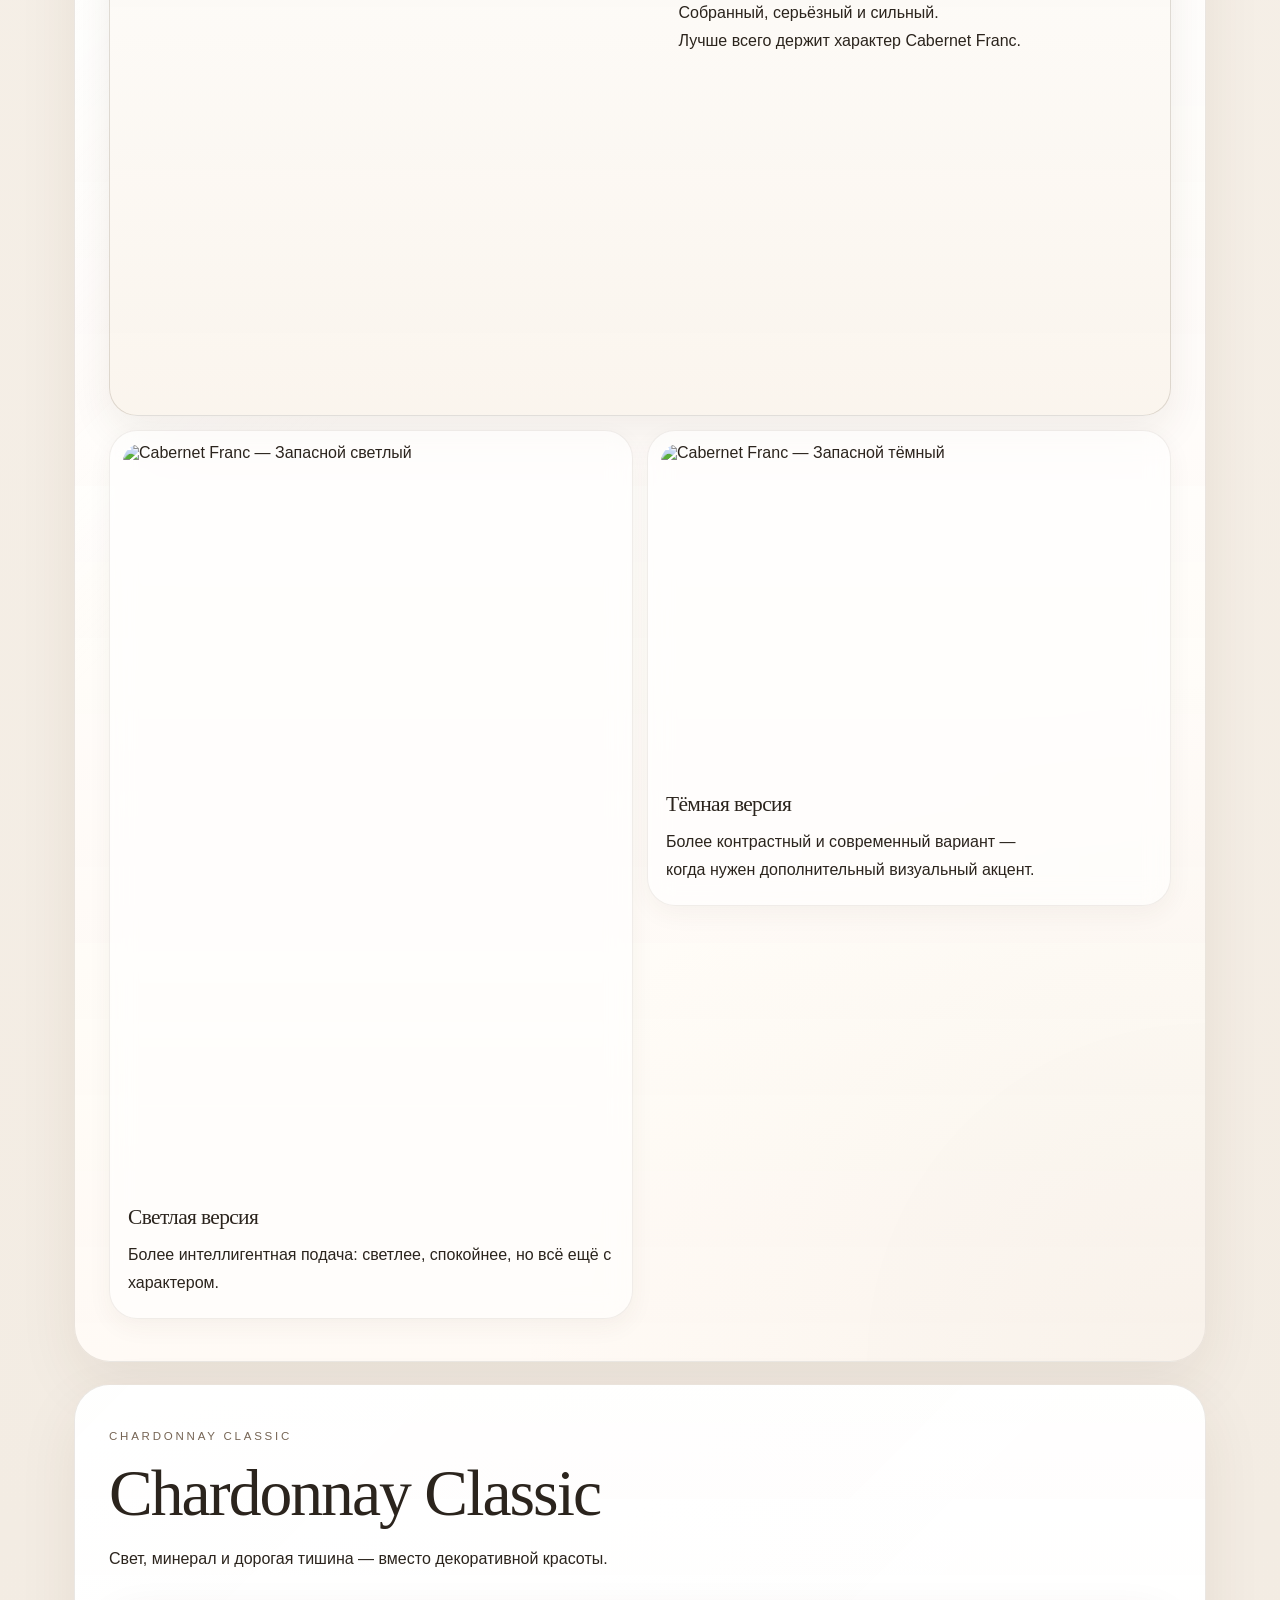
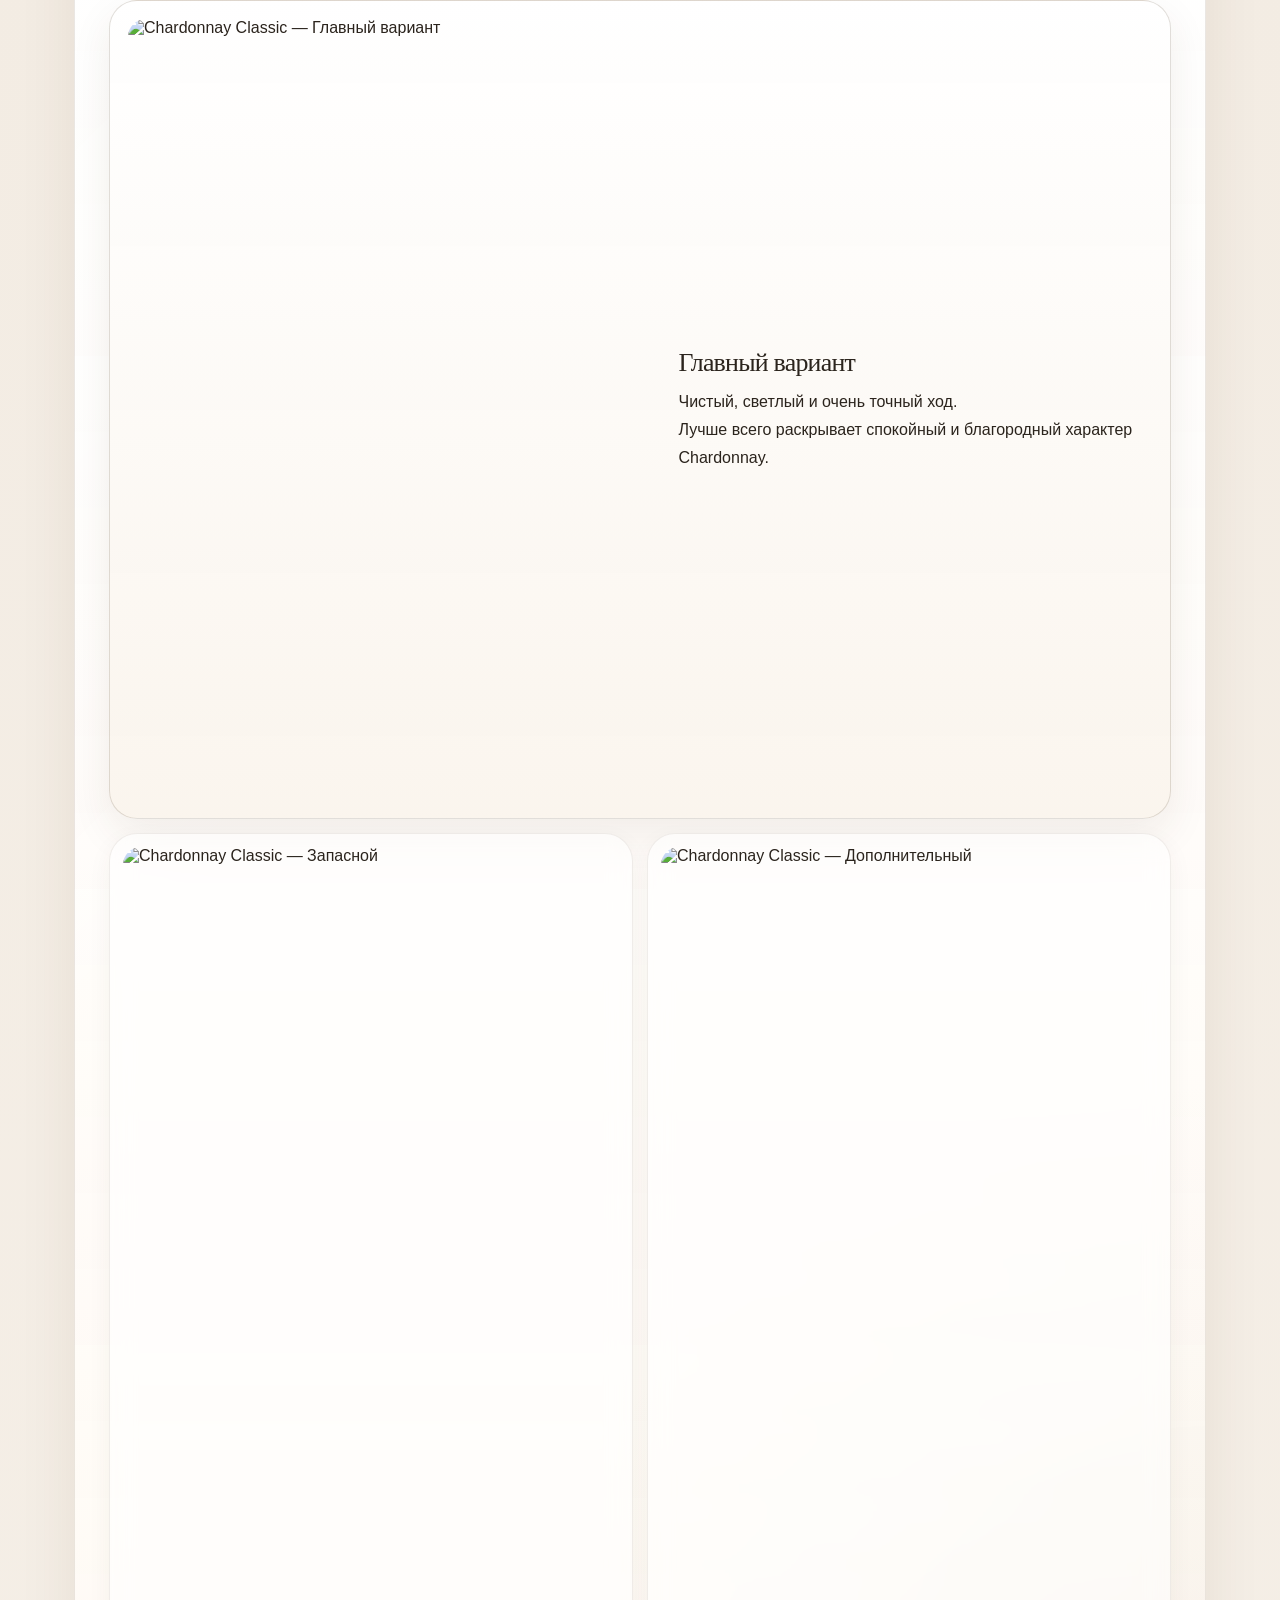
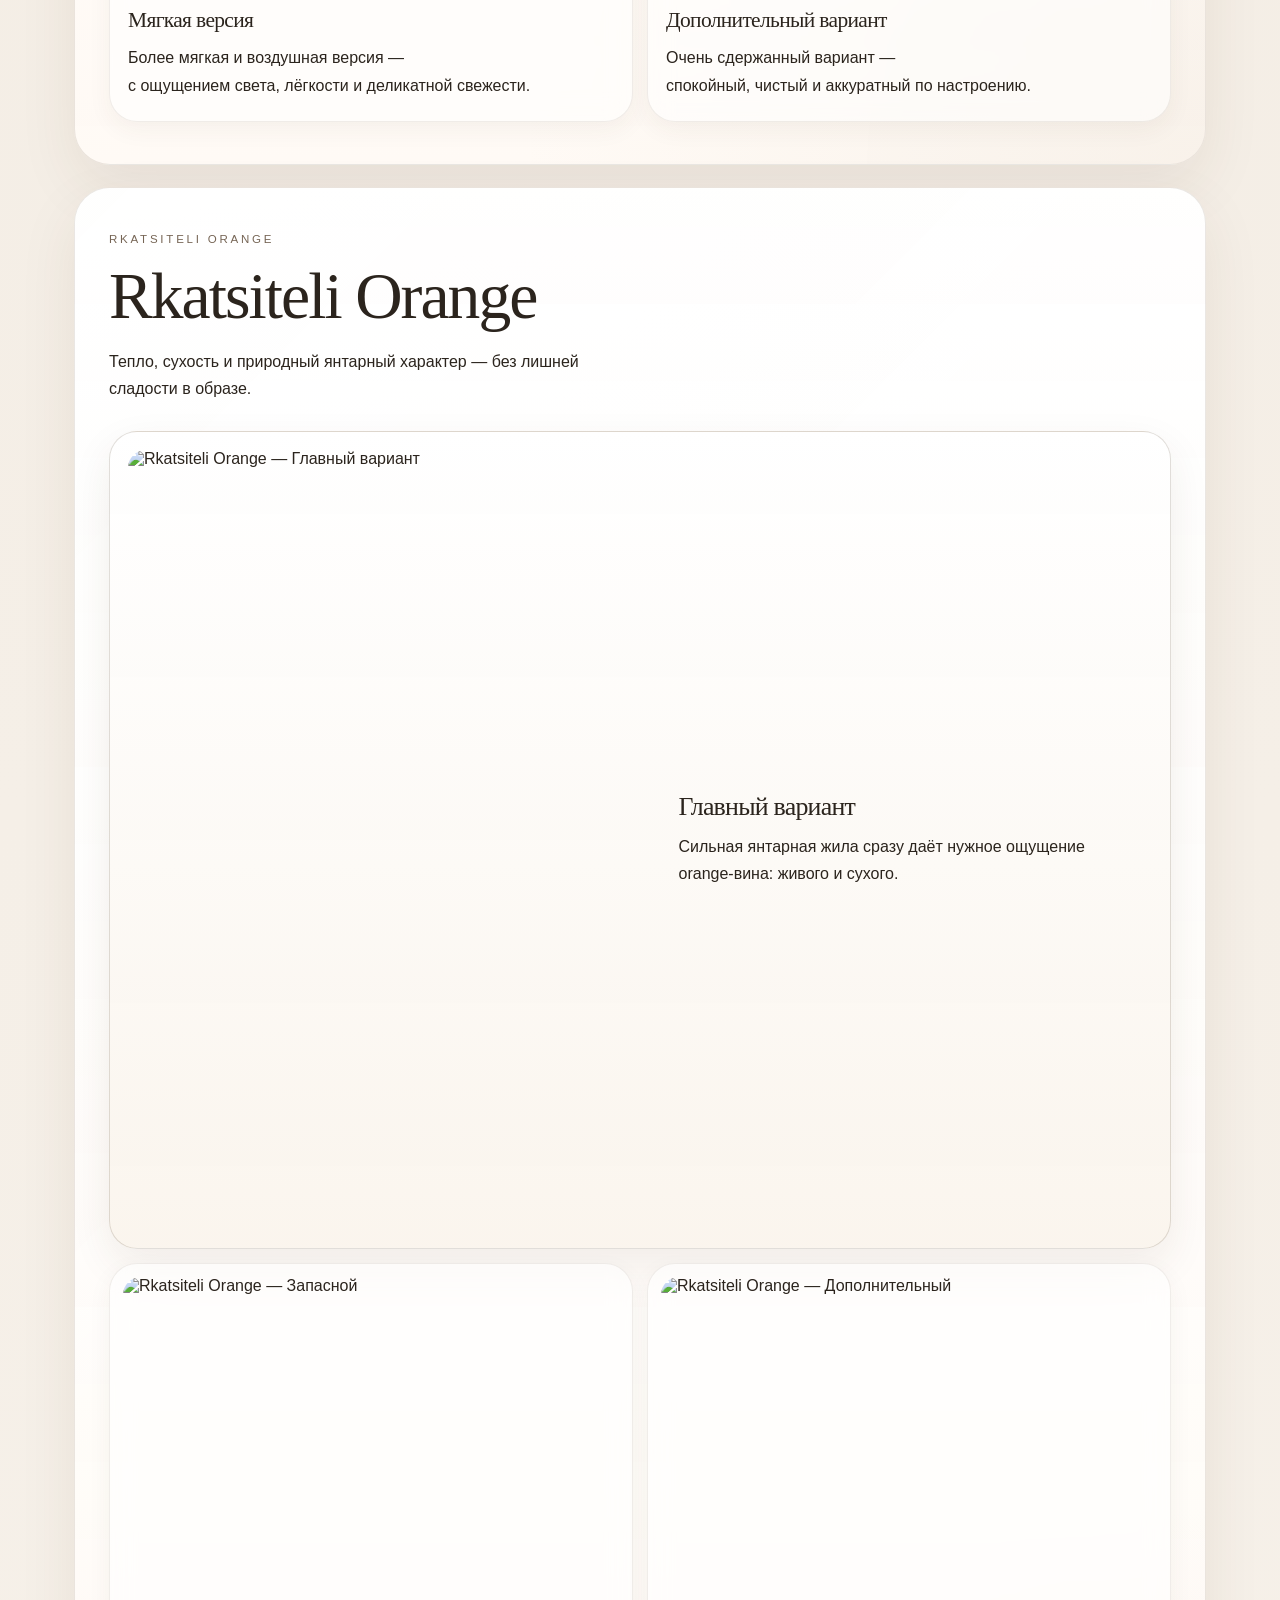
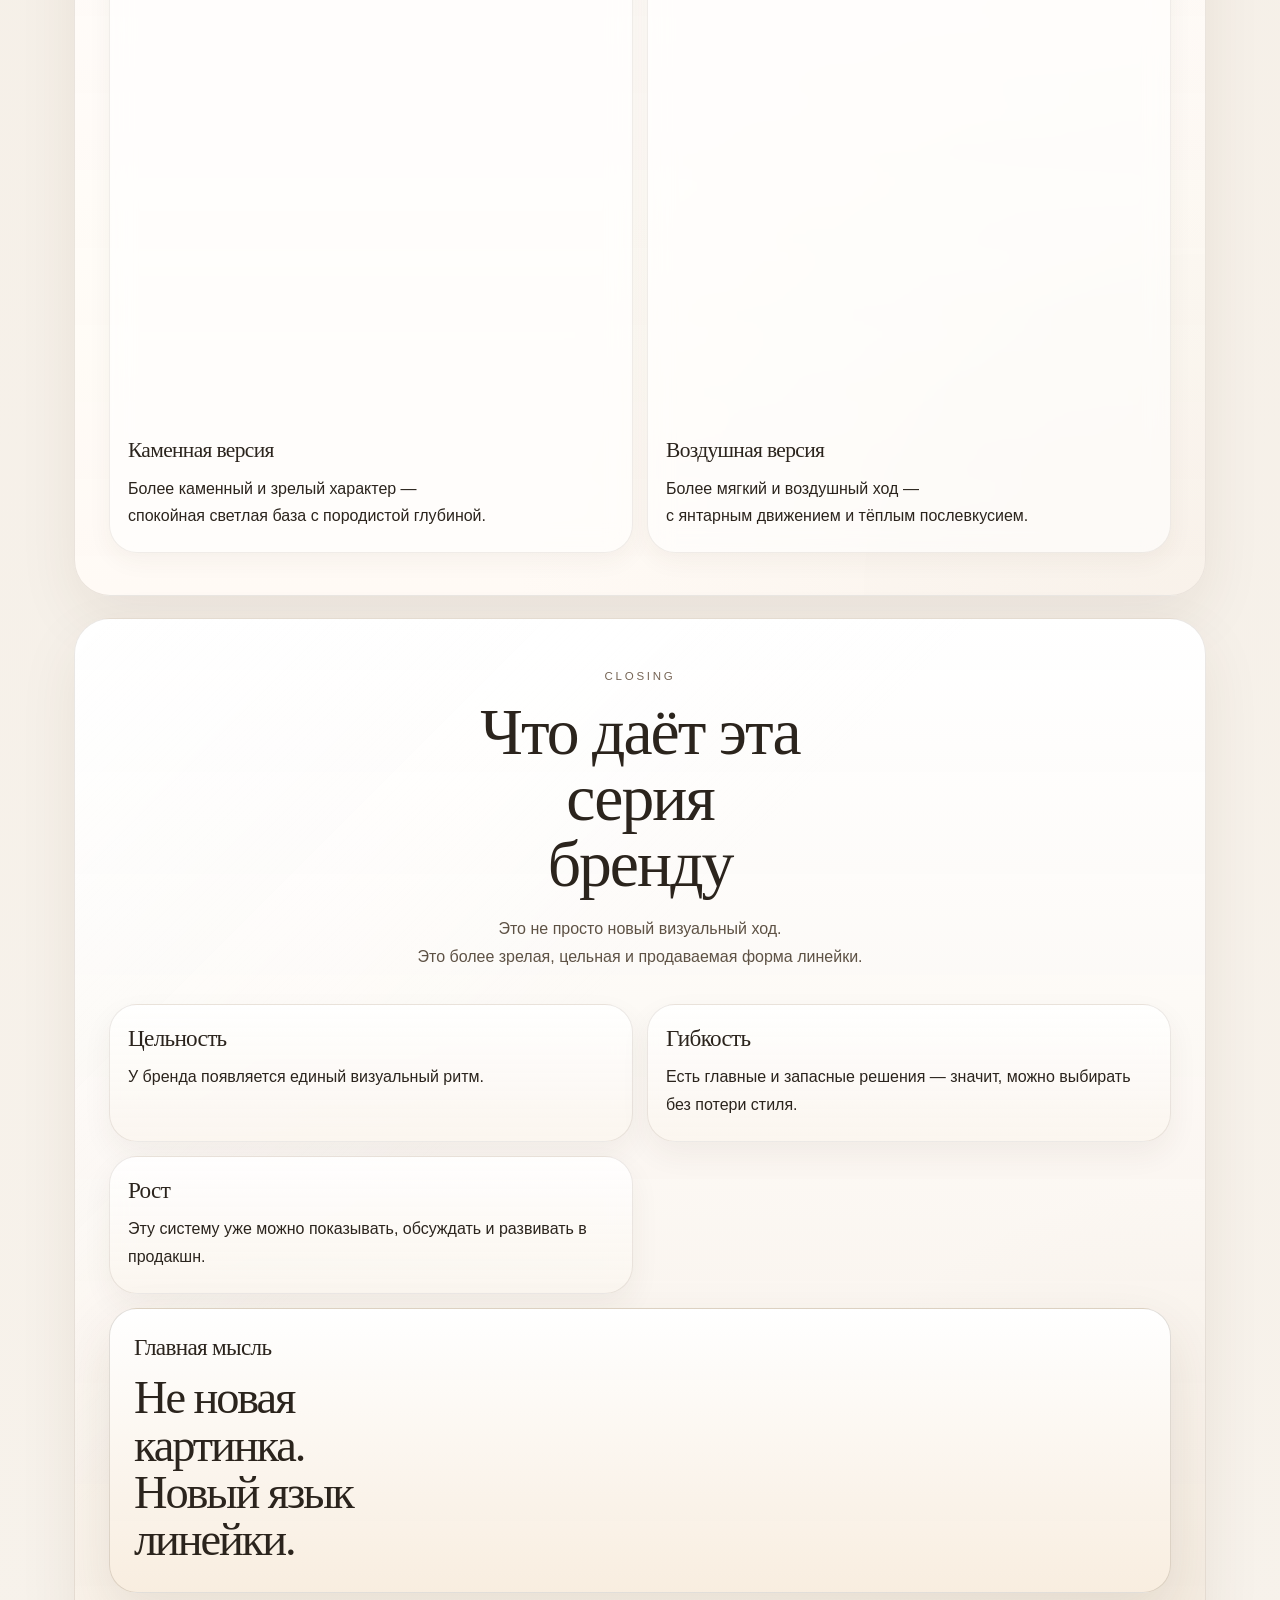
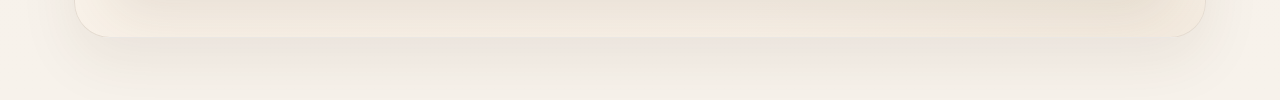
==== commit e0108a15: "Add files via upload" ====
--- a/assets/labels/web/index.html
+++ b/assets/labels/web/index.html
@@ -7,8 +7,8 @@
       content="width=device-width, initial-scale=1, viewport-fit=cover"
     />
     <title>Irina Bogovich</title>
-    <link rel="stylesheet" href="styles.css?v=3" />
-    <script src="script.js?v=2" defer></script>
+    <link rel="stylesheet" href="styles.css?v=4" />
+    <script src="script.js?v=3" defer></script>
   </head>
   <body>
     <main class="page-shell">
--- a/assets/labels/web/styles.css
+++ b/assets/labels/web/styles.css
@@ -382,11 +382,9 @@
 
 @media (max-width: 739px) {
   .reveal {
-    transform: translateY(18px);
-    transition:
-      opacity 0.42s ease,
-      transform 0.42s ease;
-    transition-delay: 0s;
+    opacity: 1;
+    transform: none;
+    transition: none;
   }
 
   .section-cover,
@@ -423,9 +421,12 @@
   .section-copy h2,
   .section-copy p,
   .point-card,
+  .point-card h3,
   .point-card p,
   .cover-intro,
+  .cover-wines,
   .wine-card-copy,
+  .wine-card-copy h3,
   .wine-card-copy p,
   .section-copy > *:not(.section-kicker),
   .point-card > *,
@@ -433,8 +434,9 @@
   .section-closing .section-copy,
   .section-closing .section-copy p:not(.section-kicker),
   .section-closing .point-card-strong p {
-    width: 100%;
-    max-width: 100%;
+    display: block;
+    width: 100% !important;
+    max-width: 100% !important;
   }
 
   .cover-intro {
